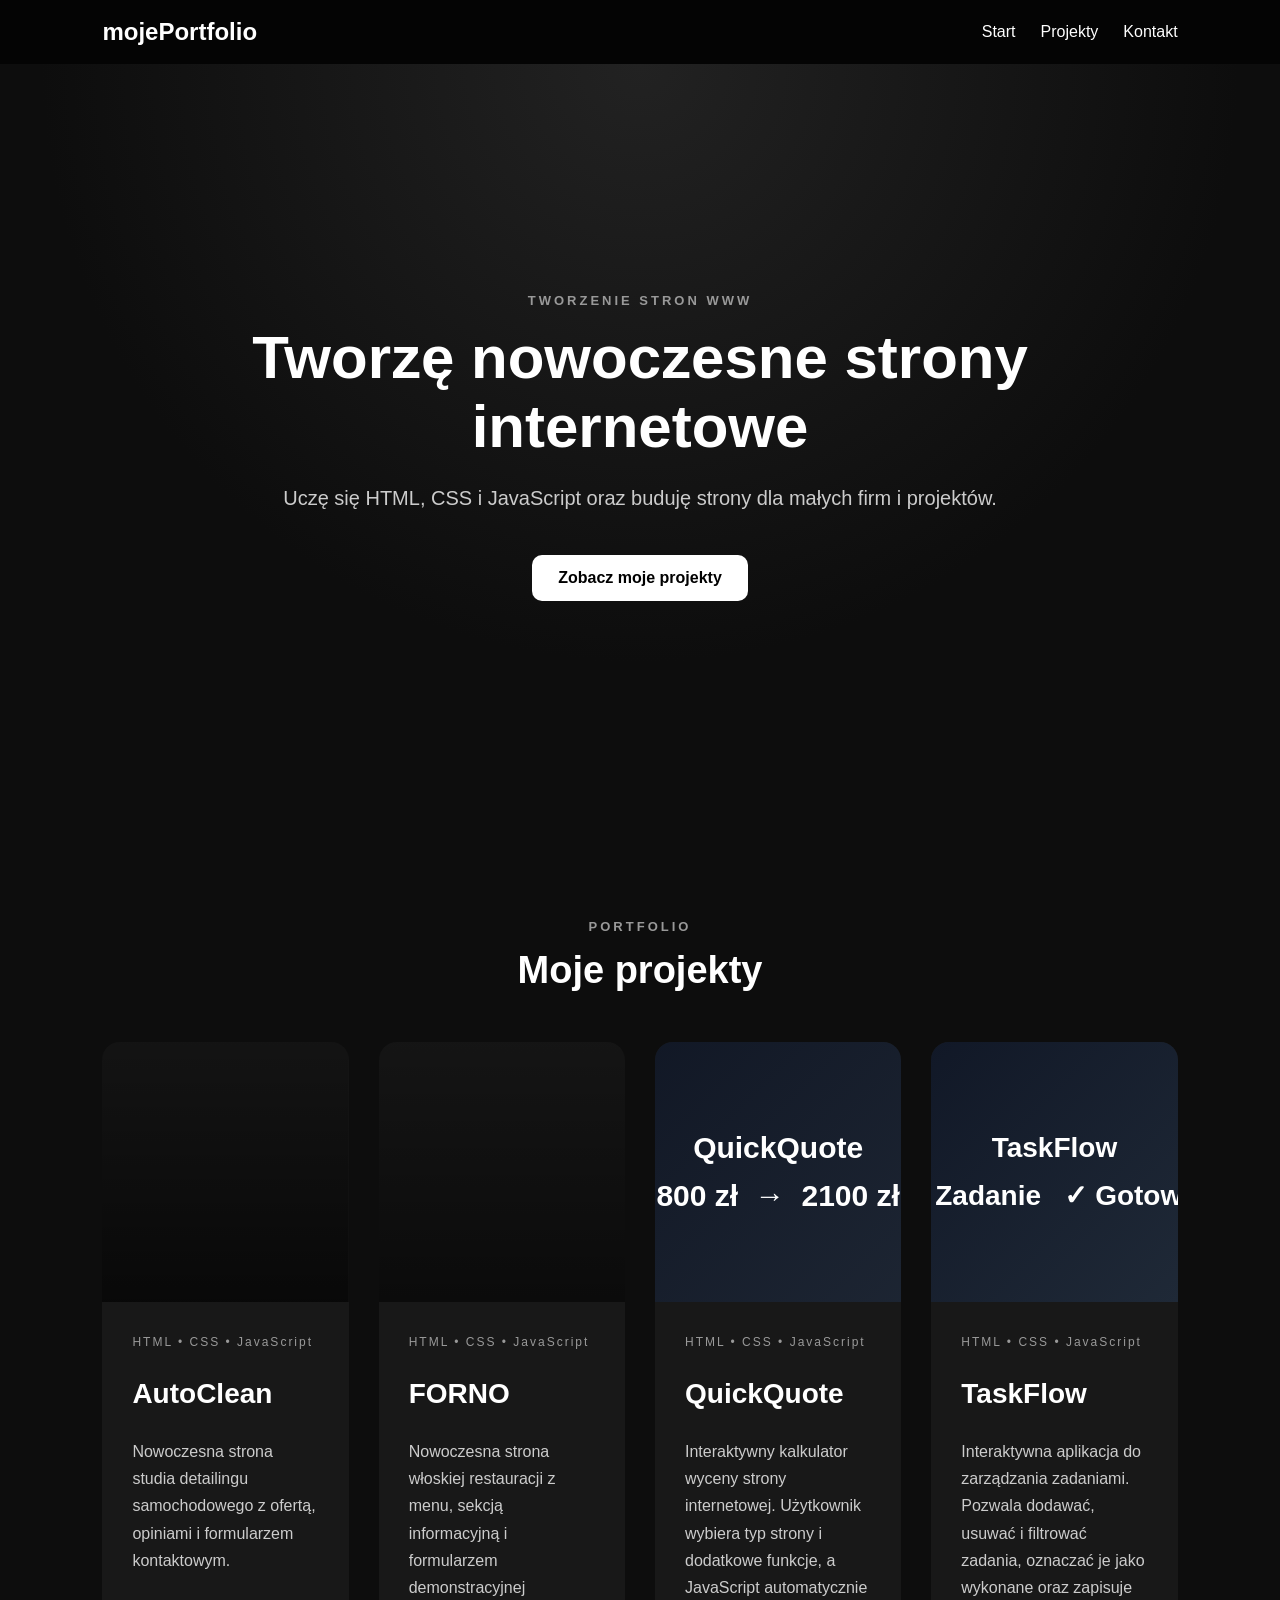
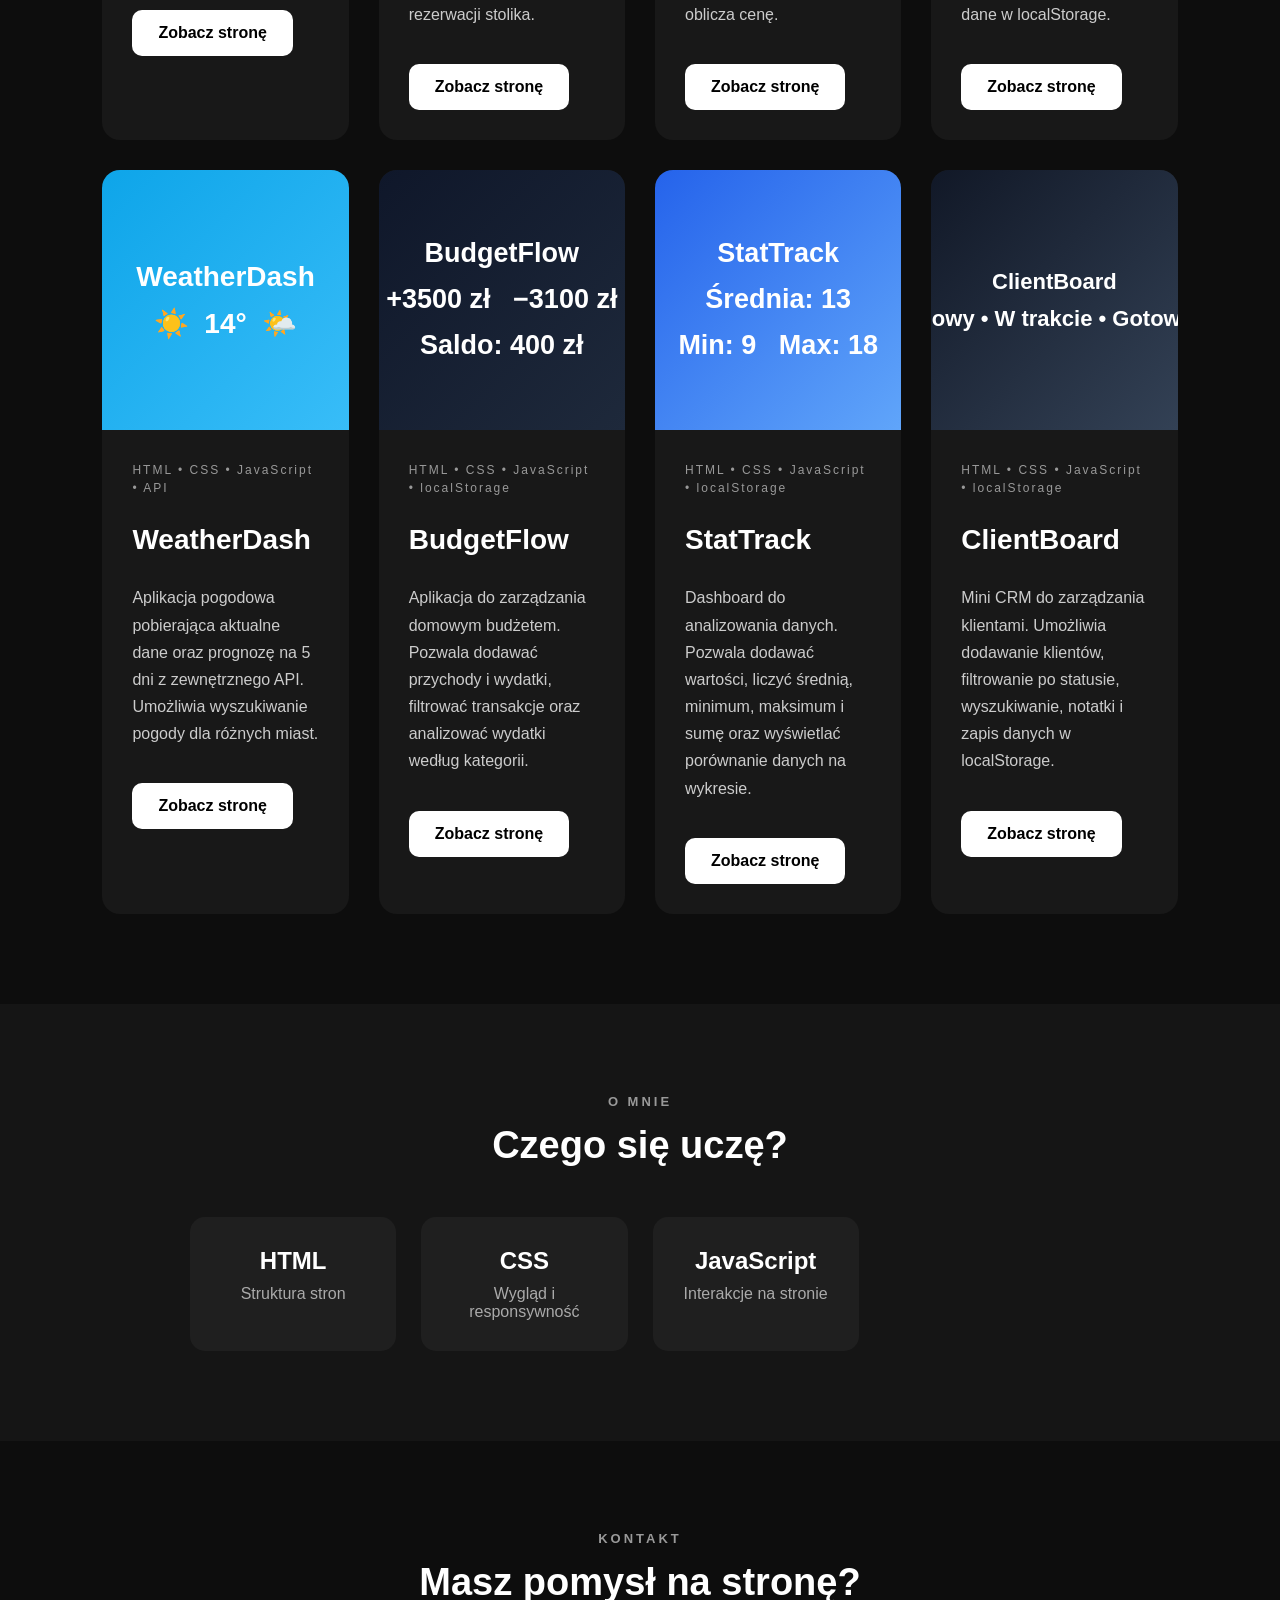
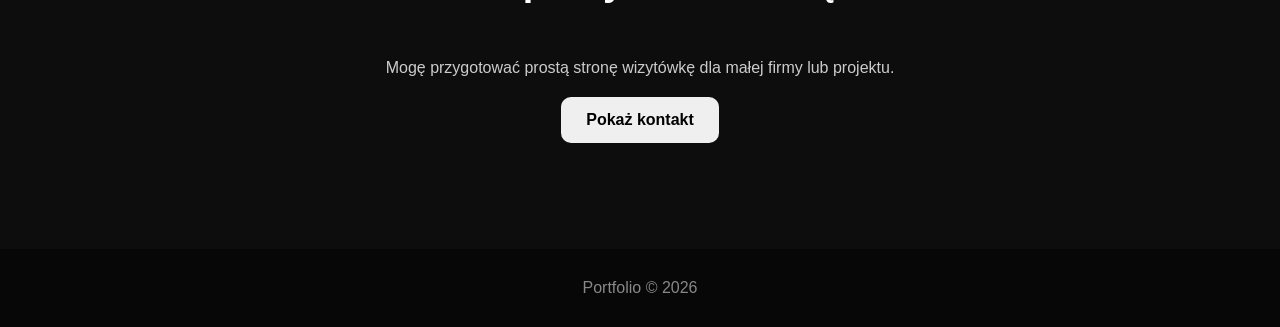
==== index.html @ b62e6b3c "Add files via upload" ====
<!DOCTYPE html>
<html lang="pl">
<head>
    <meta charset="UTF-8">
    <meta name="viewport" content="width=device-width, initial-scale=1.0">

    <title>Portfolio - Twórca stron WWW</title>

    <link rel="stylesheet" href="style.css?v=8">
</head>

<body>

<nav>
    <div class="logo">
        mojePortfolio
    </div>

    <div class="nav-links">
        <a href="#start">Start</a>
        <a href="#projekty">Projekty</a>
        <a href="#kontakt">Kontakt</a>
    </div>
</nav>

<section class="hero" id="start">

    <div class="hero-content">

        <span class="small-title">
            TWORZENIE STRON WWW
        </span>

        <h1>
            Tworzę nowoczesne strony internetowe
        </h1>

        <p>
            Uczę się HTML, CSS i JavaScript
            oraz buduję strony dla małych firm i projektów.
        </p>

        <a href="#projekty" class="button">
            Zobacz moje projekty
        </a>

    </div>

</section>

<section id="projekty">

    <span class="section-small">
        PORTFOLIO
    </span>

    <h2 class="section-title">
        Moje projekty
    </h2>

    <div class="projects">

        <div class="project-card">

            <div class="project-image autoclean-image"></div>

            <div class="project-content">

                <span class="project-type">
                    HTML • CSS • JavaScript
                </span>

                <h3>
                    AutoClean
                </h3>

                <p>
                    Nowoczesna strona studia detailingu
                    samochodowego z ofertą, opiniami
                    i formularzem kontaktowym.
                </p>

                <a
                    href="https://krejzolix-stack.github.io/autoclean/"
                    target="_blank"
                    class="project-button"
                >
                    Zobacz stronę
                </a>

            </div>

        </div>

        <div class="project-card">

    <div class="project-image forno-image"></div>

    <div class="project-content">

        <span class="project-type">
            HTML • CSS • JavaScript
        </span>

        <h3>
            FORNO
        </h3>

        <p>
            Nowoczesna strona włoskiej restauracji
            z menu, sekcją informacyjną i formularzem
            demonstracyjnej rezerwacji stolika.
        </p>

        <a
            href="https://krejzolix-stack.github.io/forno/"
            target="_blank"
            class="project-button"
        >
            Zobacz stronę
        </a>

    </div>

</div>


<div class="project-card">

    <div class="project-image quickquote-image"></div>

    <div class="project-content">

        <span class="project-type">
            HTML • CSS • JavaScript
        </span>

        <h3>
            QuickQuote
        </h3>

        <p>
            Interaktywny kalkulator wyceny strony internetowej.
            Użytkownik wybiera typ strony i dodatkowe funkcje,
            a JavaScript automatycznie oblicza cenę.
        </p>

        <a
            href="https://krejzolix-stack.github.io/quickquote/"
            target="_blank"
            class="project-button"
        >
            Zobacz stronę
        </a>

    </div>

</div>
 <div class="project-card">

    <div class="project-image taskflow-image"></div>

    <div class="project-content">

        <span class="project-type">
            HTML • CSS • JavaScript
        </span>

        <h3>
            TaskFlow
        </h3>

        <p>
            Interaktywna aplikacja do zarządzania zadaniami.
            Pozwala dodawać, usuwać i filtrować zadania,
            oznaczać je jako wykonane oraz zapisuje dane
            w localStorage.
        </p>

        <a
            href="https://krejzolix-stack.github.io/taskflow/"
            target="_blank"
            class="project-button"
        >
            Zobacz stronę
        </a>

    </div>

</div>
<div class="project-card">

    <div class="project-image weatherdash-image"></div>

    <div class="project-content">

        <span class="project-type">
            HTML • CSS • JavaScript • API
        </span>

        <h3>
            WeatherDash
        </h3>

        <p>
            Aplikacja pogodowa pobierająca aktualne dane
            oraz prognozę na 5 dni z zewnętrznego API.
            Umożliwia wyszukiwanie pogody dla różnych miast.
        </p>

        <a
            href="https://krejzolix-stack.github.io/weatherdash/"
            target="_blank"
            class="project-button"
        >
            Zobacz stronę
        </a>

    </div>

</div>   

<div class="project-card">

    <div class="project-image budgetflow-image"></div>

    <div class="project-content">

        <span class="project-type">
            HTML • CSS • JavaScript • localStorage
        </span>

        <h3>
            BudgetFlow
        </h3>

        <p>
            Aplikacja do zarządzania domowym budżetem.
            Pozwala dodawać przychody i wydatki,
            filtrować transakcje oraz analizować
            wydatki według kategorii.
        </p>

        <a
            href="https://krejzolix-stack.github.io/budgetflow/"
            target="_blank"
            class="project-button"
        >
            Zobacz stronę
        </a>

    </div>

</div>

<div class="project-card">

    <div class="project-image stattrack-image"></div>

    <div class="project-content">

        <span class="project-type">
            HTML • CSS • JavaScript • localStorage
        </span>

        <h3>
            StatTrack
        </h3>

        <p>
            Dashboard do analizowania danych.
            Pozwala dodawać wartości, liczyć średnią,
            minimum, maksimum i sumę oraz wyświetlać
            porównanie danych na wykresie.
        </p>

        <a
            href="https://krejzolix-stack.github.io/stattrack/"
            target="_blank"
            class="project-button"
        >
            Zobacz stronę
        </a>

    </div>

</div>
<div class="project-card">

    <div class="project-image clientboard-image"></div>

    <div class="project-content">

        <span class="project-type">
            HTML • CSS • JavaScript • localStorage
        </span>

        <h3>
            ClientBoard
        </h3>

        <p>
            Mini CRM do zarządzania klientami.
            Umożliwia dodawanie klientów, filtrowanie
            po statusie, wyszukiwanie, notatki
            i zapis danych w localStorage.
        </p>

        <a
            href="https://krejzolix-stack.github.io/clientboard/"
            target="_blank"
            class="project-button"
        >
            Zobacz stronę
        </a>

    </div>

</div>
</div>
</section>

<section class="about">

    <span class="section-small">
        O MNIE
    </span>

    <h2 class="section-title">
        Czego się uczę?
    </h2>

    <div class="skills">

        <div class="skill">
            <strong>HTML</strong>
            <span>Struktura stron</span>
        </div>

        <div class="skill">
            <strong>CSS</strong>
            <span>Wygląd i responsywność</span>
        </div>

        <div class="skill">
            <strong>JavaScript</strong>
            <span>Interakcje na stronie</span>
        </div>

    </div>

</section>

<section class="contact" id="kontakt">

    <span class="section-small">
        KONTAKT
    </span>

    <h2 class="section-title">
        Masz pomysł na stronę?
    </h2>

    <div class="contact-box">

        <p>
            Mogę przygotować prostą stronę wizytówkę
            dla małej firmy lub projektu.
        </p>

        <button id="contactButton">
            Pokaż kontakt
        </button>

        <p id="contactText"></p>

    </div>

</section>

<footer>
    Portfolio © 2026
</footer>

<script src="script.js"></script>

</body>
</html>
---- style.css ----
* {
    box-sizing: border-box;
}

html {
    scroll-behavior: smooth;
}

body {
    margin: 0;
    font-family: Arial, sans-serif;
    background: #0d0d0d;
    color: white;
}

nav {
    position: sticky;
    top: 0;
    z-index: 100;

    display: flex;
    justify-content: space-between;
    align-items: center;

    padding: 18px 8%;

    background: rgba(5, 5, 5, 0.95);
}

.logo {
    font-size: 24px;
    font-weight: bold;
}

.nav-links {
    display: flex;
    gap: 25px;
}

.nav-links a {
    color: white;
    text-decoration: none;
}

.nav-links a:hover {
    opacity: 0.7;
}

.hero {
    min-height: 85vh;

    display: flex;
    justify-content: center;
    align-items: center;

    text-align: center;

    padding: 50px 20px;

    background:
        radial-gradient(
            circle at top,
            #222222,
            #0d0d0d 60%
        );
}

.hero-content {
    max-width: 850px;
}

.small-title,
.section-small {
    display: block;

    text-align: center;

    color: #999999;

    letter-spacing: 3px;
    font-size: 13px;
    font-weight: bold;

    margin-bottom: 15px;
}

.hero h1 {
    font-size: 60px;
    margin: 10px 0 20px;
}

.hero p {
    font-size: 20px;

    line-height: 1.7;

    color: #cccccc;
}

.button,
.project-button {
    display: inline-block;

    margin-top: 20px;

    padding: 14px 26px;

    background: white;
    color: black;

    text-decoration: none;
    font-weight: bold;

    border-radius: 10px;

    transition: 0.25s;
}

.button:hover,
.project-button:hover {
    transform: translateY(-4px);
}

section {
    padding: 90px 8%;
}

.section-title {
    text-align: center;

    font-size: 38px;

    margin-top: 0;
    margin-bottom: 50px;
}

.projects {
    display: grid;

    grid-template-columns: repeat(4, 1fr);

    gap: 30px;

    max-width: 1400px;

    margin: auto;
}

.project-card {
    background: #181818;

    border-radius: 18px;

    overflow: hidden;

    transition: 0.25s;
}

.project-card:hover {
    transform: translateY(-8px);
}

.project-image {
    min-height: 260px;

    background-size: cover;
    background-position: center;
}

.autoclean-image {
    background-image:
        linear-gradient(
            rgba(0, 0, 0, 0.2),
            rgba(0, 0, 0, 0.65)
        ),
        url("https://images.unsplash.com/photo-1503376780353-7e6692767b70?auto=format&fit=crop&w=1200&q=80");
}

.forno-image {
    background-image:
        linear-gradient(
            rgba(0, 0, 0, 0.15),
            rgba(0, 0, 0, 0.55)
        ),
        url("https://images.unsplash.com/photo-1579751626657-72bc17010498?auto=format&fit=crop&w=1200&q=80");

    background-size: cover;
    background-position: center;
    background-repeat: no-repeat;
}

.quickquote-image {
    background:
        linear-gradient(
            135deg,
            rgba(17, 24, 39, 0.92),
            rgba(30, 41, 59, 0.75)
        );

    position: relative;
}

.quickquote-image::after {
    content: "QuickQuote\A 800 zł  →  2100 zł";
    white-space: pre;

    position: absolute;
    inset: 0;

    display: flex;
    align-items: center;
    justify-content: center;

    text-align: center;

    color: white;
    font-size: 30px;
    font-weight: bold;
    line-height: 1.6;
}
.taskflow-image {
    background:
        linear-gradient(
            135deg,
            #111827,
            #1f2937
        );

    position: relative;
}

.taskflow-image::after {
    content: "TaskFlow\A+ Zadanie   ✓ Gotowe";
    white-space: pre;

    position: absolute;
    inset: 0;

    display: flex;
    align-items: center;
    justify-content: center;

    text-align: center;

    color: white;
    font-size: 28px;
    font-weight: bold;
    line-height: 1.7;
}

.weatherdash-image {
    background:
        linear-gradient(
            135deg,
            #0ea5e9,
            #38bdf8
        );

    position: relative;
}

.weatherdash-image::after {
    content: "WeatherDash\A ☀️  14°  🌤️";
    white-space: pre;

    position: absolute;
    inset: 0;

    display: flex;
    align-items: center;
    justify-content: center;

    text-align: center;

    color: white;
    font-size: 28px;
    font-weight: bold;
    line-height: 1.7;
}

.budgetflow-image {
    background:
        linear-gradient(
            135deg,
            #0f172a,
            #1e293b
        );

    position: relative;
}

.budgetflow-image::after {
    content: "BudgetFlow\A +3500 zł   −3100 zł\A Saldo: 400 zł";
    white-space: pre;

    position: absolute;
    inset: 0;

    display: flex;
    align-items: center;
    justify-content: center;

    text-align: center;

    color: white;
    font-size: 27px;
    font-weight: bold;
    line-height: 1.7;
}

.stattrack-image {
    background:
        linear-gradient(
            135deg,
            #2563eb,
            #60a5fa
        );

    position: relative;
}

.stattrack-image::after {
    content: "StatTrack\A Średnia: 13\A Min: 9   Max: 18";
    white-space: pre;

    position: absolute;
    inset: 0;

    display: flex;
    align-items: center;
    justify-content: center;

    text-align: center;

    color: white;
    font-size: 27px;
    font-weight: bold;
    line-height: 1.7;
}
.clientboard-image {
    background:
        linear-gradient(
            135deg,
            #111827,
            #334155
        );

    position: relative;
}

.clientboard-image::after {
    content: "ClientBoard\A Nowy • W trakcie • Gotowe";
    white-space: pre;

    position: absolute;
    inset: 0;

    display: flex;
    align-items: center;
    justify-content: center;

    text-align: center;

    color: white;
    font-size: 22px;
    font-weight: bold;
    line-height: 1.7;
}
.project-content {
    padding: 30px;
}

.project-type {
    color: #999999;

    font-size: 12px;
    letter-spacing: 2px;
}

.project-content h3 {
    font-size: 28px;
}

.project-content p {
    color: #cccccc;

    line-height: 1.7;
}

.placeholder {
    display: flex;
    align-items: center;

    min-height: 430px;

    border: 1px dashed #555555;
}

.about {
    background: #151515;
}

.skills {
    display: grid;

    grid-template-columns: repeat(4, 1fr);

    gap: 25px;

    max-width: 900px;

    margin: auto;
}

.skill {
    background: #1f1f1f;

    padding: 30px;

    text-align: center;

    border-radius: 15px;
}

.skill strong {
    display: block;

    font-size: 24px;

    margin-bottom: 10px;
}

.skill span {
    color: #aaaaaa;
}

.contact-box {
    max-width: 700px;

    margin: auto;

    text-align: center;
}

.contact-box p {
    color: #cccccc;

    line-height: 1.7;
}

button {
    border: none;

    padding: 14px 25px;

    border-radius: 10px;

    font-size: 16px;
    font-weight: bold;

    cursor: pointer;
}

footer {
    text-align: center;

    padding: 30px;

    background: #070707;

    color: #888888;
}

@media (max-width: 850px) {

    .projects,
    .skills {
        grid-template-columns: 1fr;
    }

    .hero h1 {
        font-size: 42px;
    }

    nav {
        flex-direction: column;

        gap: 15px;
    }

    .nav-links {
        flex-wrap: wrap;
        justify-content: center;
    }

}
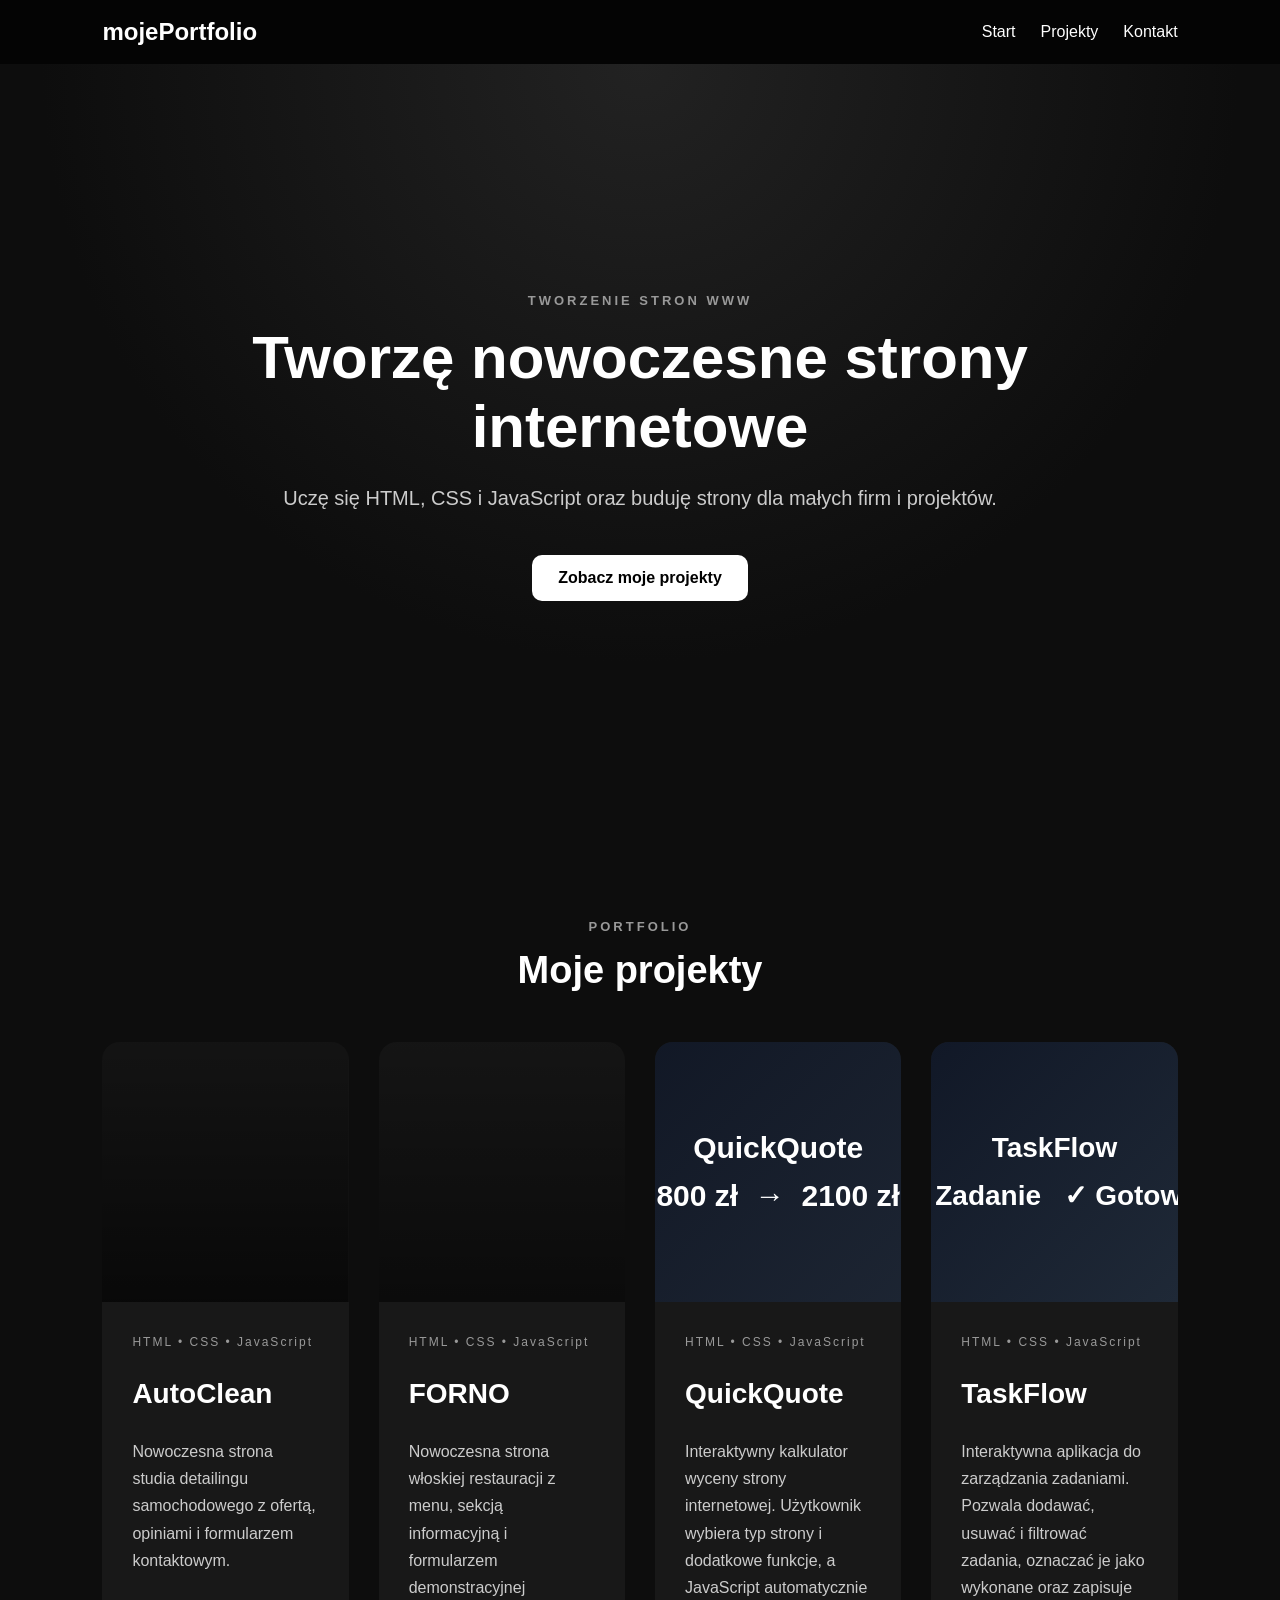
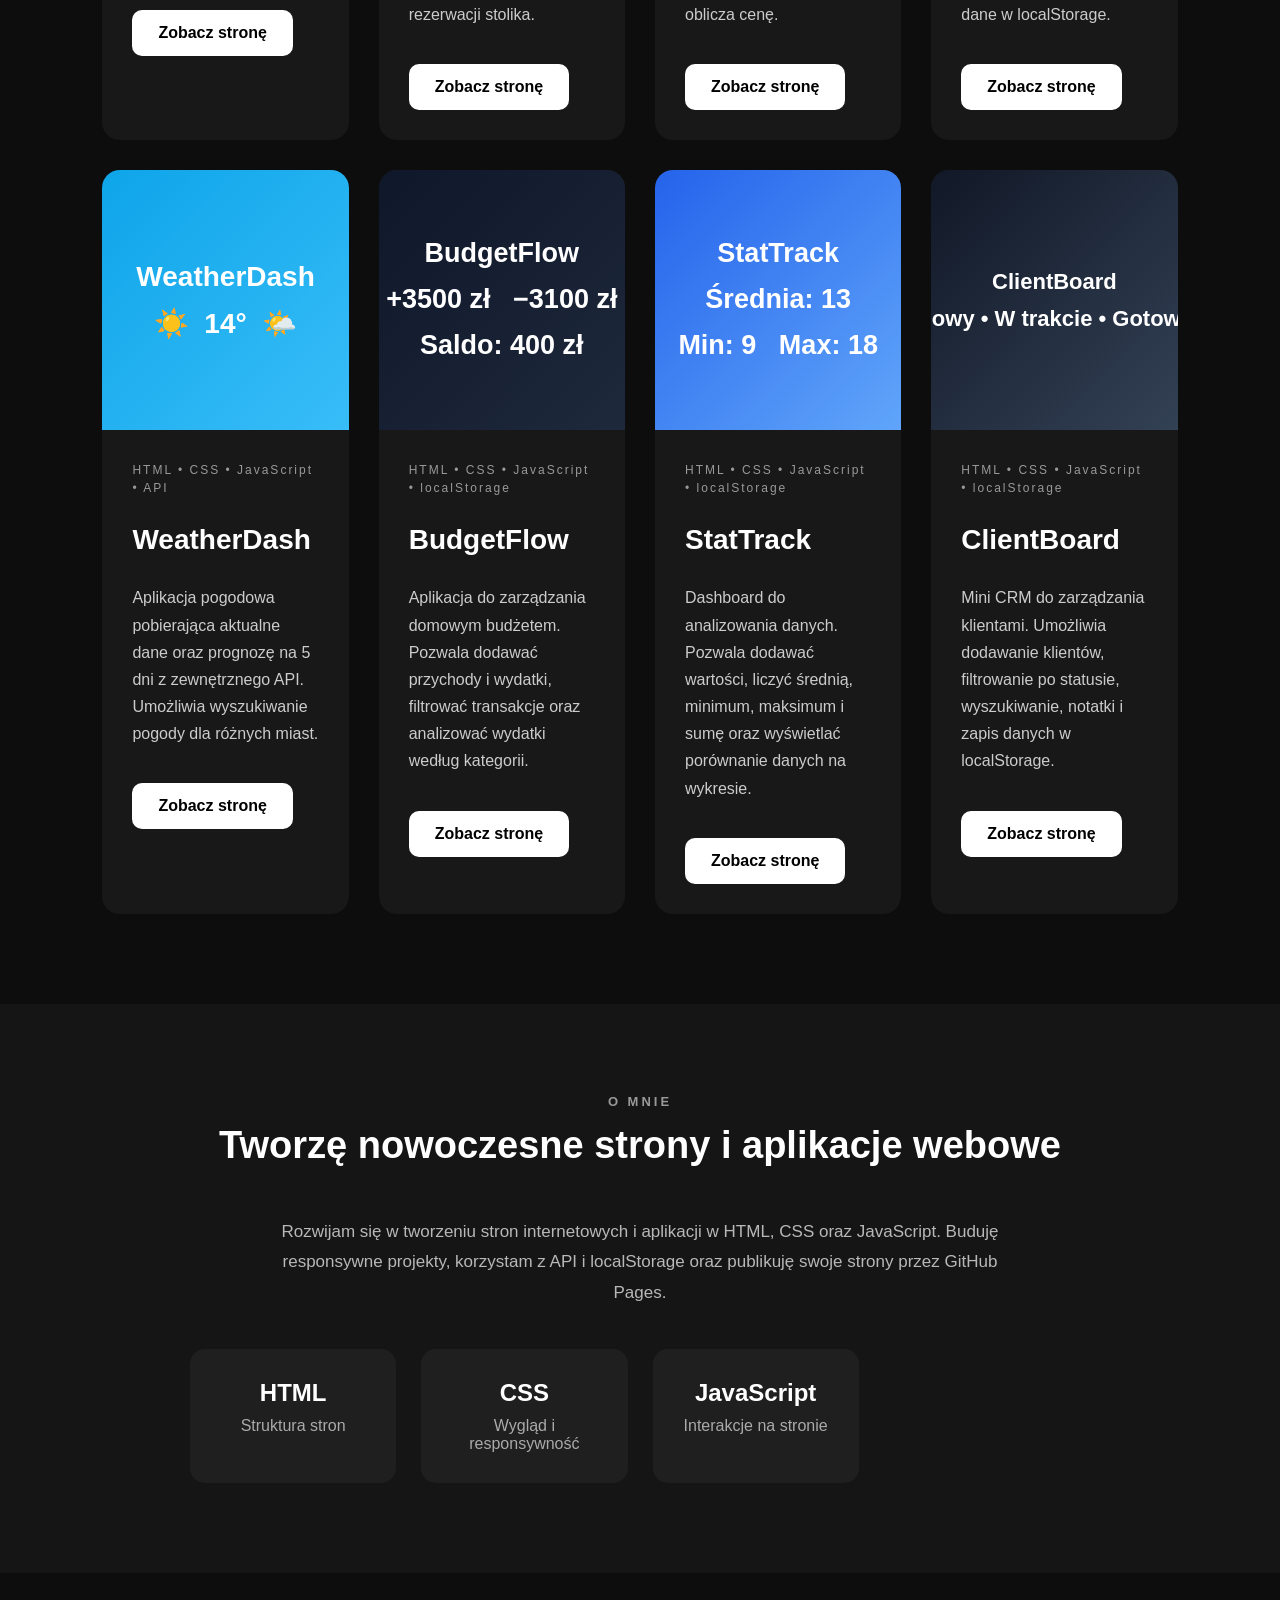
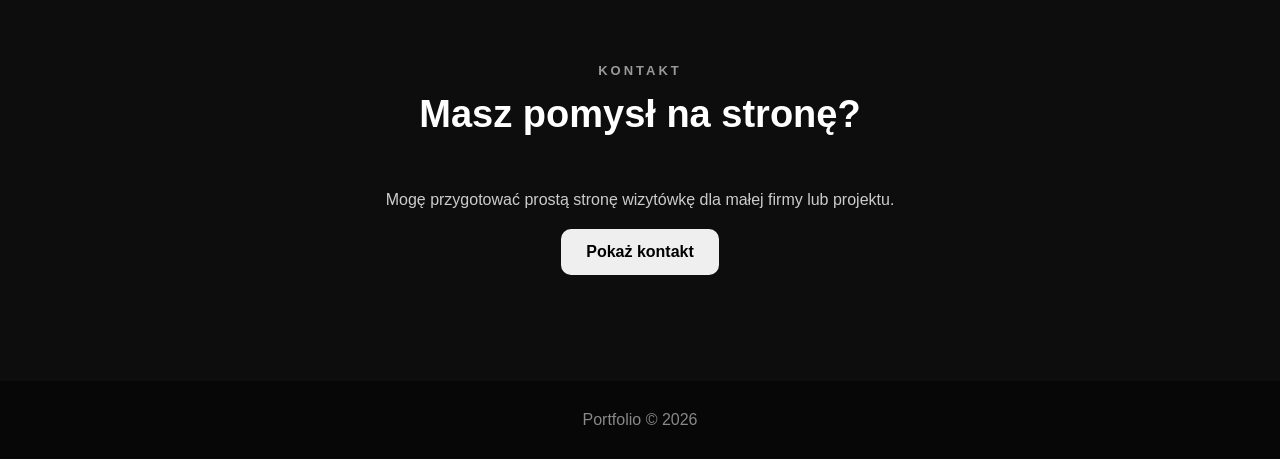
==== commit 1c689f15: "Add files via upload" ====
--- a/index.html
+++ b/index.html
@@ -327,9 +327,14 @@
     </span>
 
     <h2 class="section-title">
-        Czego się uczę?
+        Tworzę nowoczesne strony i aplikacje webowe
     </h2>
-
+<p class="about-text">
+    Rozwijam się w tworzeniu stron internetowych i aplikacji
+    w HTML, CSS oraz JavaScript. Buduję responsywne projekty,
+    korzystam z API i localStorage oraz publikuję swoje strony
+    przez GitHub Pages.
+</p>
     <div class="skills">
 
         <div class="skill">
--- a/style.css
+++ b/style.css
@@ -399,7 +399,14 @@
 .about {
     background: #151515;
 }
-
+.about-text {
+    max-width: 760px;
+    margin: 0 auto 40px;
+    text-align: center;
+    color: #b8b8b8;
+    font-size: 17px;
+    line-height: 1.8;
+}
 .skills {
     display: grid;
 
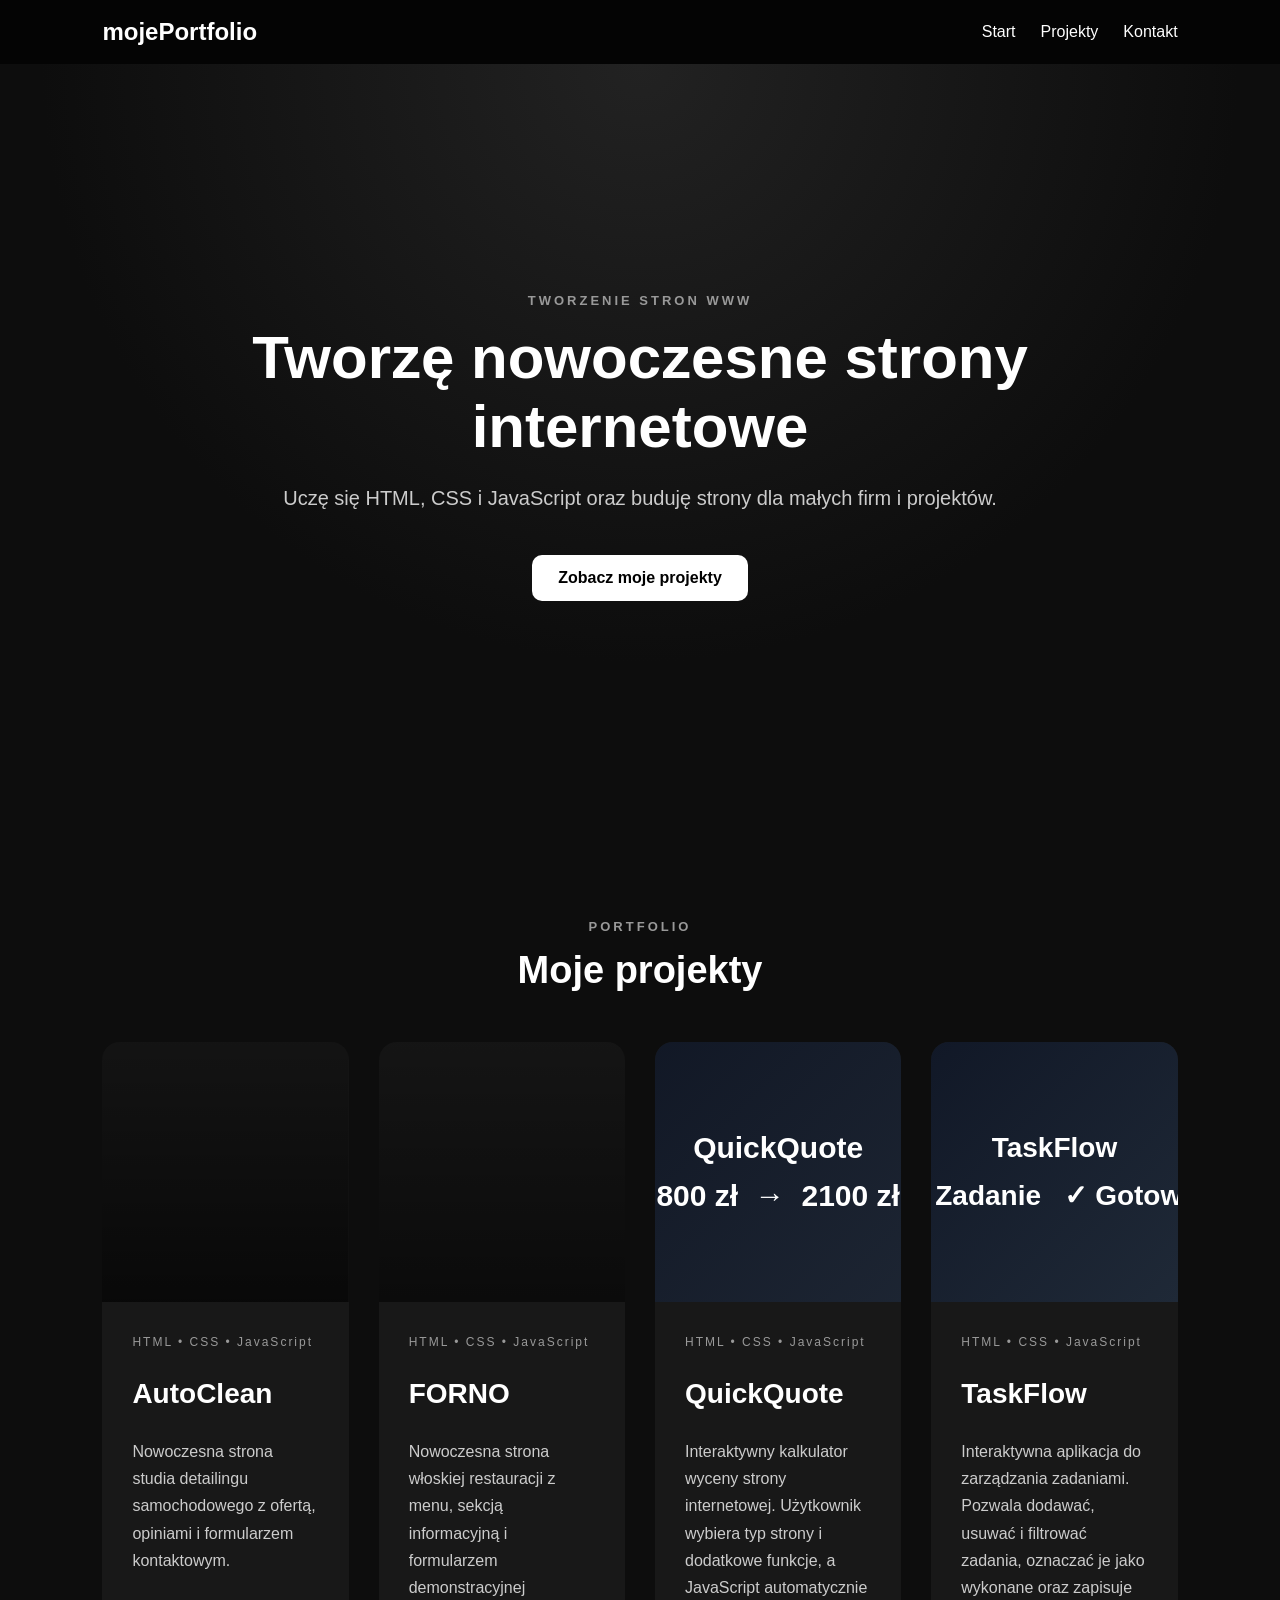
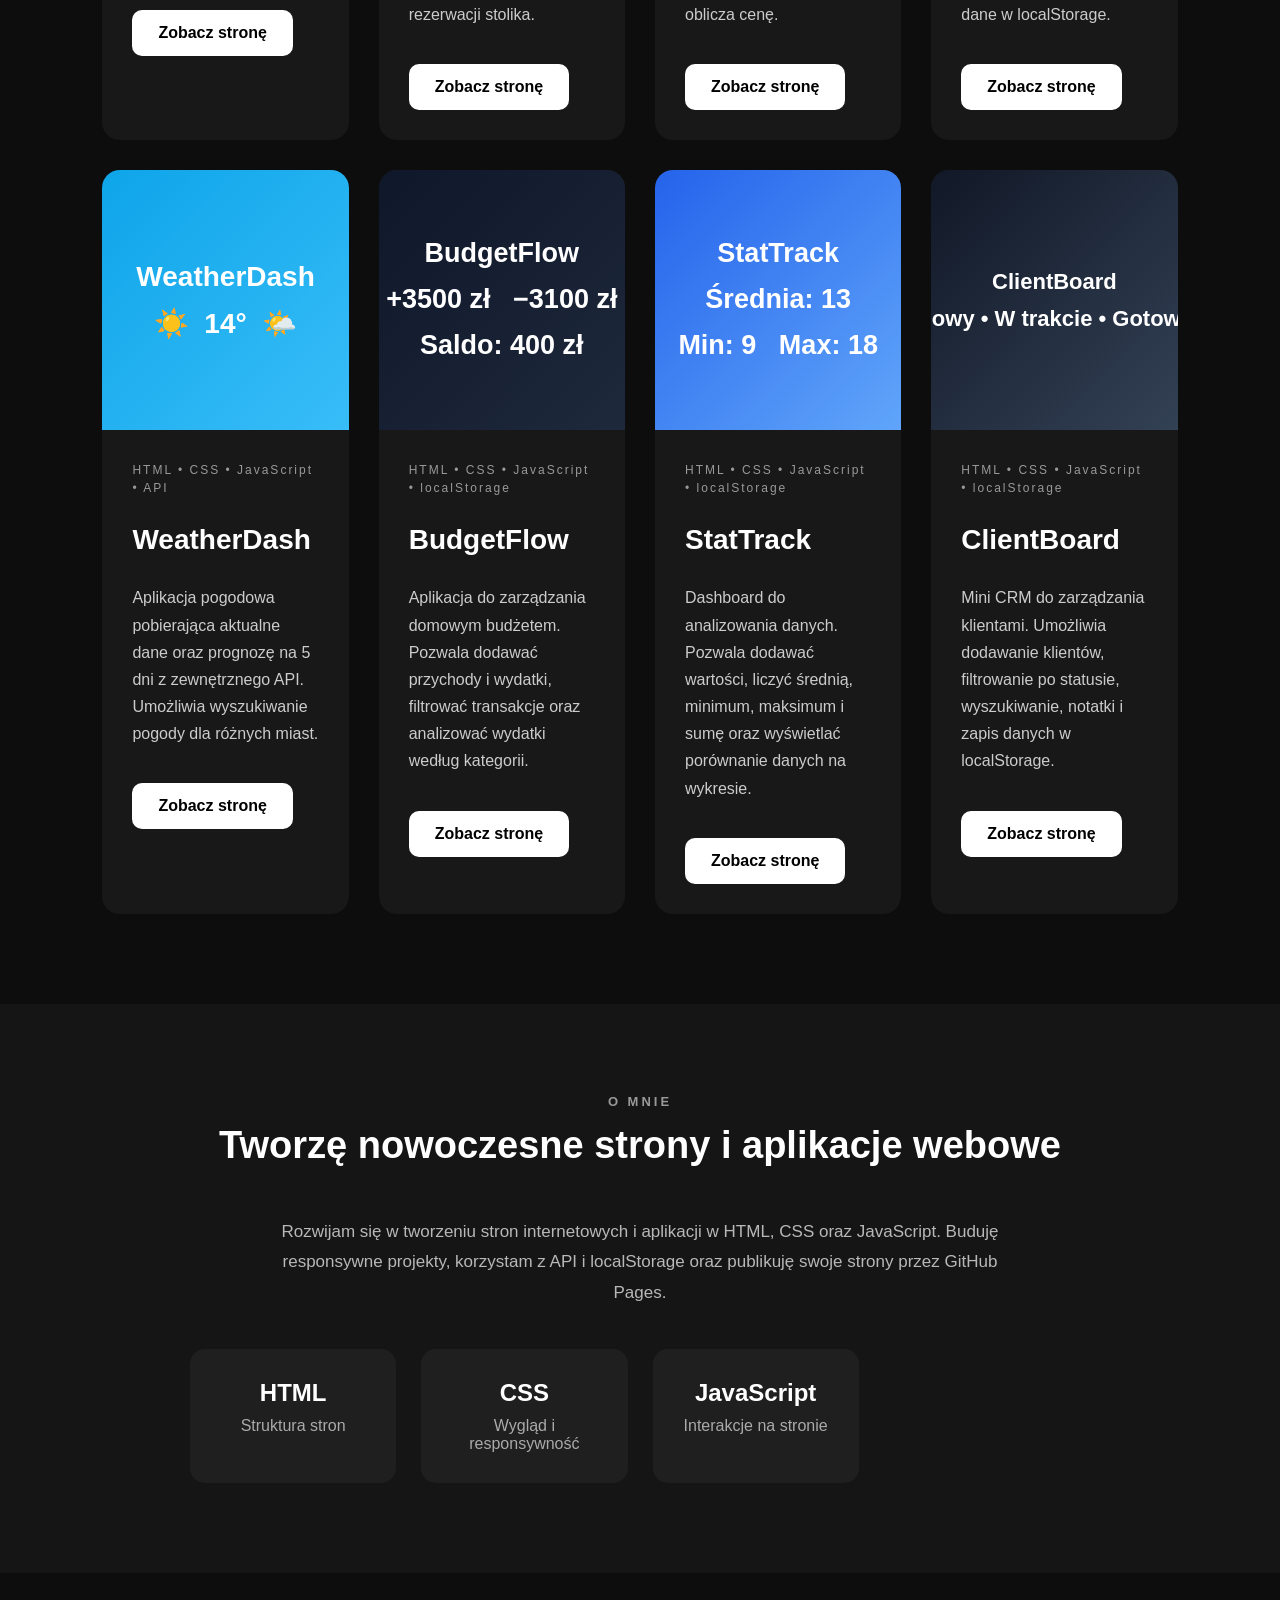
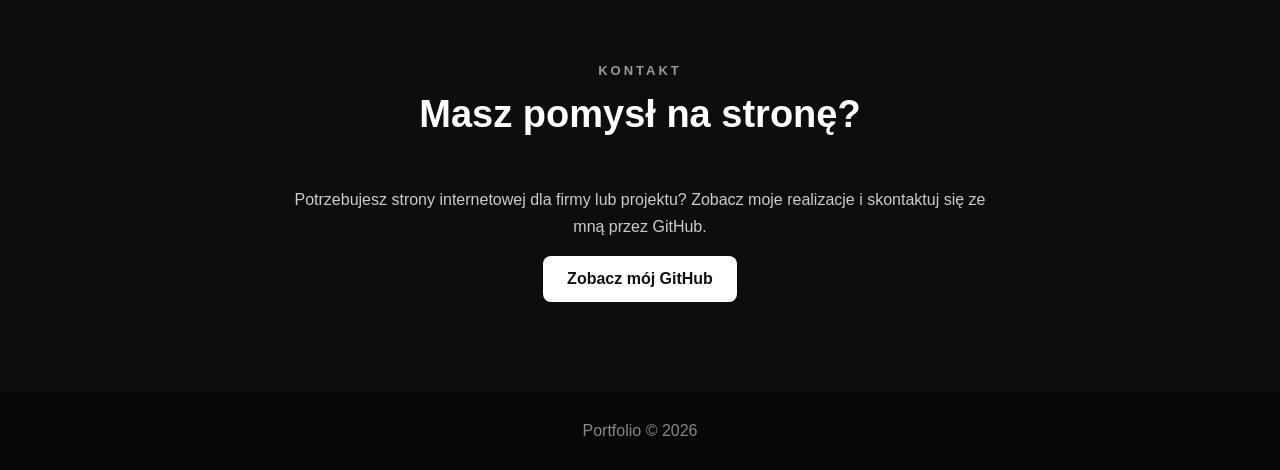
==== commit 1d2d468a: "Add files via upload" ====
--- a/index.html
+++ b/index.html
@@ -369,15 +369,19 @@
     <div class="contact-box">
 
         <p>
-            Mogę przygotować prostą stronę wizytówkę
-            dla małej firmy lub projektu.
-        </p>
-
-        <button id="contactButton">
-            Pokaż kontakt
-        </button>
-
-        <p id="contactText"></p>
+    Potrzebujesz strony internetowej dla firmy lub projektu?
+    Zobacz moje realizacje i skontaktuj się ze mną przez GitHub.
+</p>
+
+        <a
+    href="https://github.com/krejzolix-stack"
+    target="_blank"
+    rel="noopener noreferrer"
+    class="contact-button"
+>
+    Zobacz mój GitHub
+</a>
+
 
     </div>
 
--- a/style.css
+++ b/style.css
@@ -501,3 +501,22 @@
     }
 
 }
+
+.contact-button {
+    display: inline-block;
+    padding: 14px 24px;
+
+    background: white;
+    color: #111;
+
+    text-decoration: none;
+    font-weight: bold;
+
+    border-radius: 8px;
+    transition: 0.2s;
+}
+
+.contact-button:hover {
+    transform: translateY(-2px);
+    opacity: 0.9;
+}
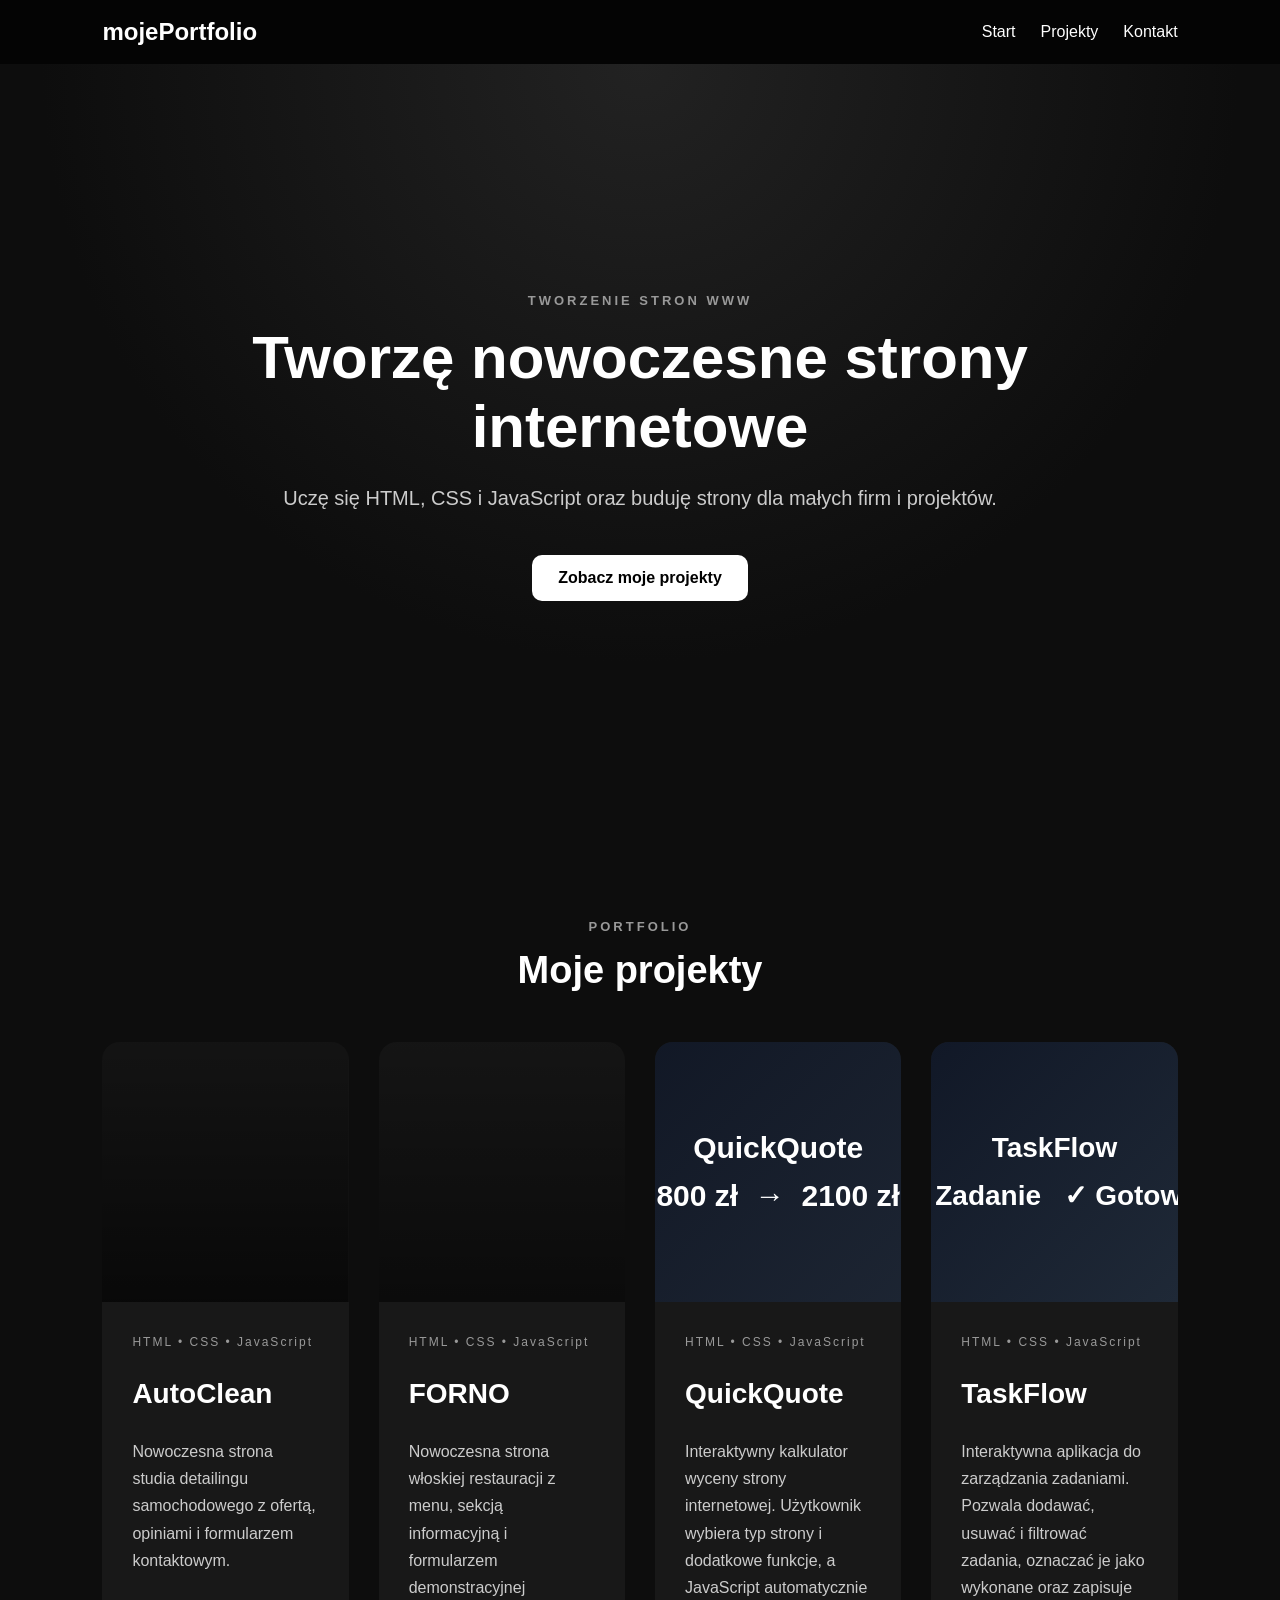
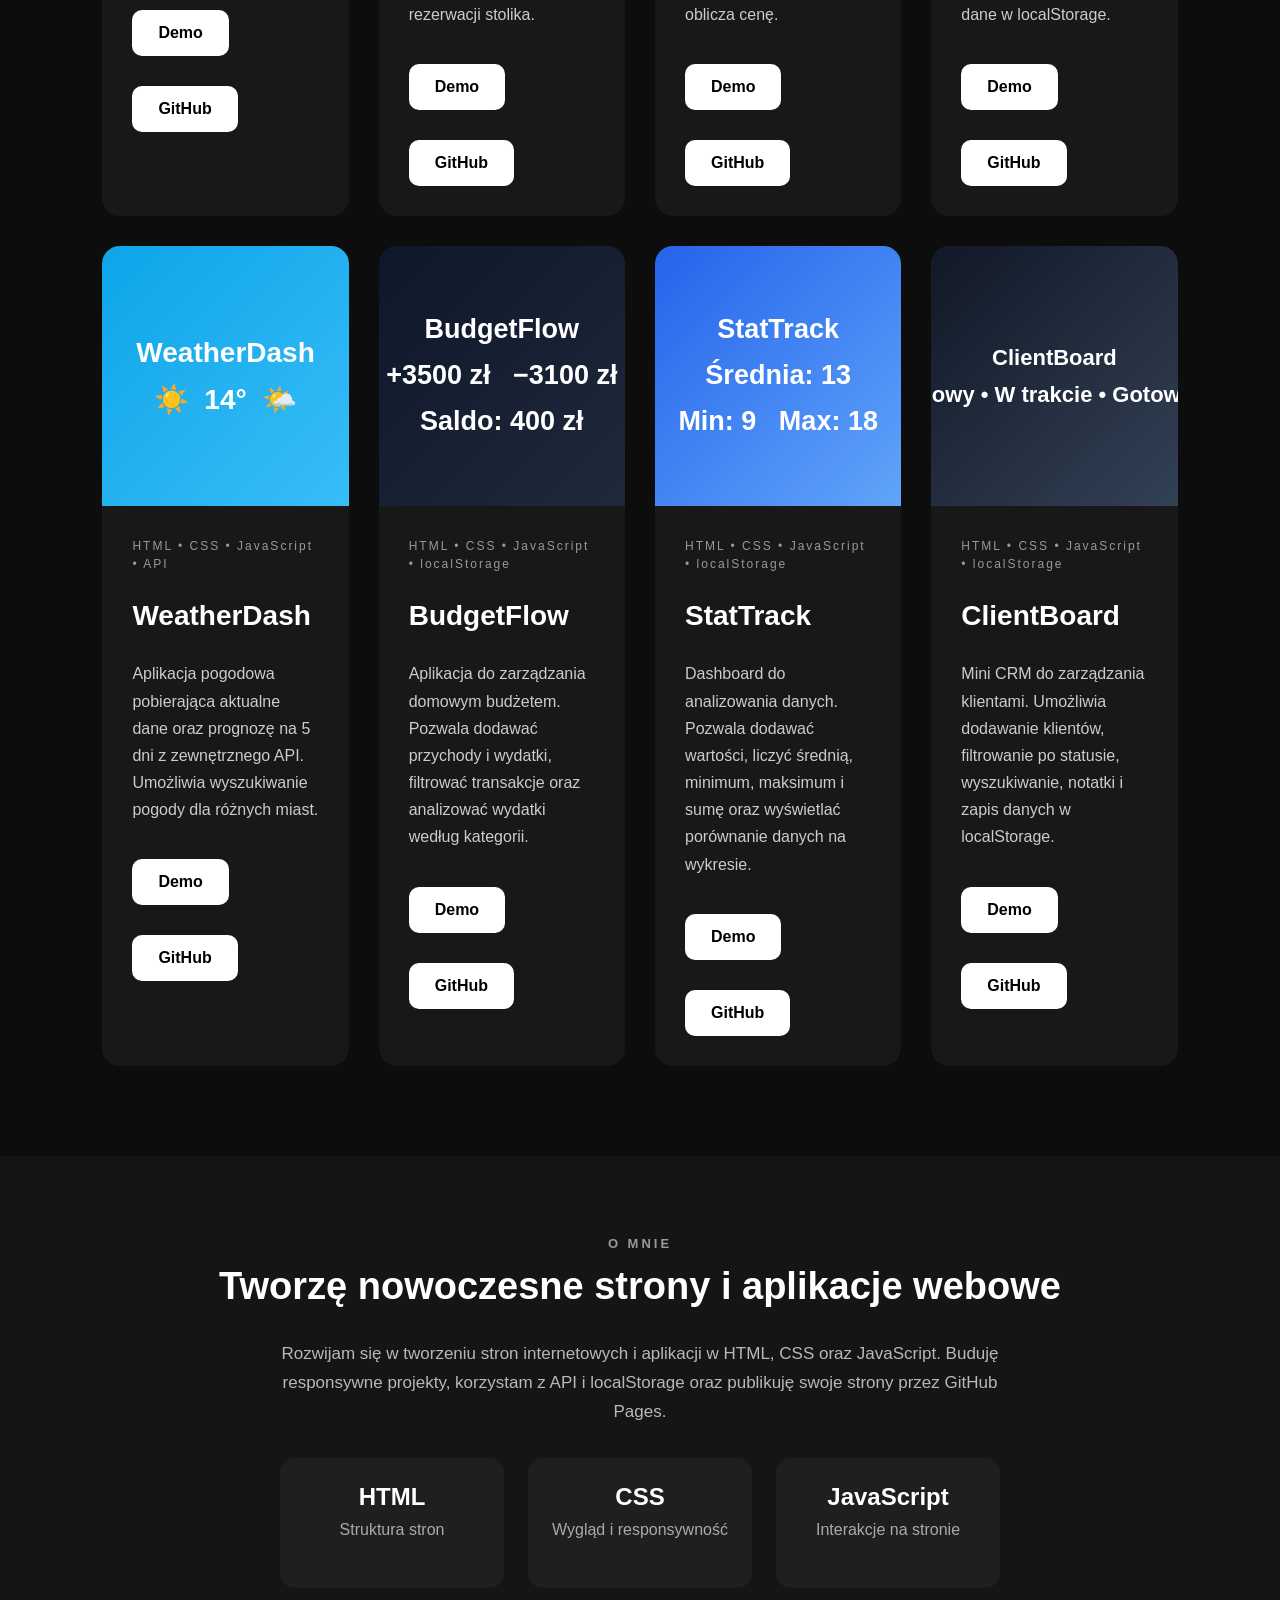
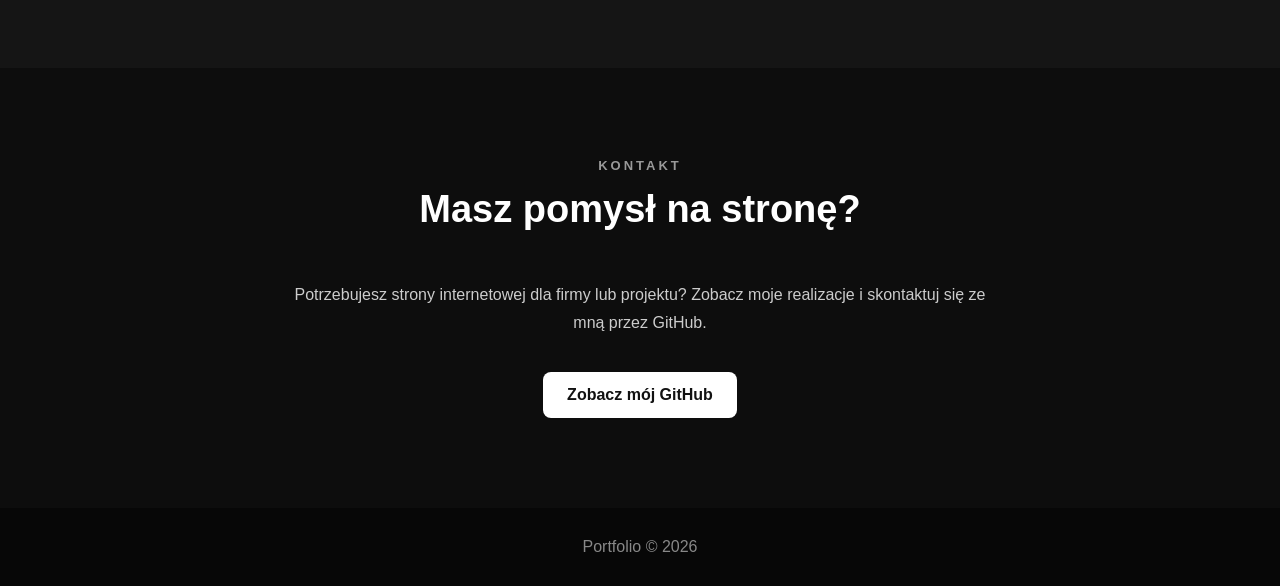
==== commit d1a7017e: "Rename index.html. to index.html" ====
--- a/index.html
+++ b/index.html
@@ -1,397 +1,493 @@
-<!DOCTYPE html>
-<html lang="pl">
-<head>
-    <meta charset="UTF-8">
-    <meta name="viewport" content="width=device-width, initial-scale=1.0">
-
-    <title>Portfolio - Twórca stron WWW</title>
-
-    <link rel="stylesheet" href="style.css?v=8">
-</head>
-
-<body>
-
-<nav>
-    <div class="logo">
-        mojePortfolio
-    </div>
-
-    <div class="nav-links">
-        <a href="#start">Start</a>
-        <a href="#projekty">Projekty</a>
-        <a href="#kontakt">Kontakt</a>
-    </div>
-</nav>
-
-<section class="hero" id="start">
-
-    <div class="hero-content">
-
-        <span class="small-title">
-            TWORZENIE STRON WWW
-        </span>
-
-        <h1>
-            Tworzę nowoczesne strony internetowe
-        </h1>
-
-        <p>
-            Uczę się HTML, CSS i JavaScript
-            oraz buduję strony dla małych firm i projektów.
-        </p>
-
-        <a href="#projekty" class="button">
-            Zobacz moje projekty
-        </a>
-
-    </div>
-
-</section>
-
-<section id="projekty">
-
-    <span class="section-small">
-        PORTFOLIO
-    </span>
-
-    <h2 class="section-title">
-        Moje projekty
-    </h2>
-
-    <div class="projects">
-
-        <div class="project-card">
-
-            <div class="project-image autoclean-image"></div>
-
-            <div class="project-content">
-
-                <span class="project-type">
-                    HTML • CSS • JavaScript
-                </span>
-
-                <h3>
-                    AutoClean
-                </h3>
-
-                <p>
-                    Nowoczesna strona studia detailingu
-                    samochodowego z ofertą, opiniami
-                    i formularzem kontaktowym.
-                </p>
-
-                <a
-                    href="https://krejzolix-stack.github.io/autoclean/"
-                    target="_blank"
-                    class="project-button"
-                >
-                    Zobacz stronę
-                </a>
-
-            </div>
-
-        </div>
-
-        <div class="project-card">
-
-    <div class="project-image forno-image"></div>
-
-    <div class="project-content">
-
-        <span class="project-type">
-            HTML • CSS • JavaScript
-        </span>
-
-        <h3>
-            FORNO
-        </h3>
-
-        <p>
-            Nowoczesna strona włoskiej restauracji
-            z menu, sekcją informacyjną i formularzem
-            demonstracyjnej rezerwacji stolika.
-        </p>
-
-        <a
-            href="https://krejzolix-stack.github.io/forno/"
-            target="_blank"
-            class="project-button"
-        >
-            Zobacz stronę
-        </a>
-
-    </div>
-
-</div>
-
-
-<div class="project-card">
-
-    <div class="project-image quickquote-image"></div>
-
-    <div class="project-content">
-
-        <span class="project-type">
-            HTML • CSS • JavaScript
-        </span>
-
-        <h3>
-            QuickQuote
-        </h3>
-
-        <p>
-            Interaktywny kalkulator wyceny strony internetowej.
-            Użytkownik wybiera typ strony i dodatkowe funkcje,
-            a JavaScript automatycznie oblicza cenę.
-        </p>
-
-        <a
-            href="https://krejzolix-stack.github.io/quickquote/"
-            target="_blank"
-            class="project-button"
-        >
-            Zobacz stronę
-        </a>
-
-    </div>
-
-</div>
- <div class="project-card">
-
-    <div class="project-image taskflow-image"></div>
-
-    <div class="project-content">
-
-        <span class="project-type">
-            HTML • CSS • JavaScript
-        </span>
-
-        <h3>
-            TaskFlow
-        </h3>
-
-        <p>
-            Interaktywna aplikacja do zarządzania zadaniami.
-            Pozwala dodawać, usuwać i filtrować zadania,
-            oznaczać je jako wykonane oraz zapisuje dane
-            w localStorage.
-        </p>
-
-        <a
-            href="https://krejzolix-stack.github.io/taskflow/"
-            target="_blank"
-            class="project-button"
-        >
-            Zobacz stronę
-        </a>
-
-    </div>
-
-</div>
-<div class="project-card">
-
-    <div class="project-image weatherdash-image"></div>
-
-    <div class="project-content">
-
-        <span class="project-type">
-            HTML • CSS • JavaScript • API
-        </span>
-
-        <h3>
-            WeatherDash
-        </h3>
-
-        <p>
-            Aplikacja pogodowa pobierająca aktualne dane
-            oraz prognozę na 5 dni z zewnętrznego API.
-            Umożliwia wyszukiwanie pogody dla różnych miast.
-        </p>
-
-        <a
-            href="https://krejzolix-stack.github.io/weatherdash/"
-            target="_blank"
-            class="project-button"
-        >
-            Zobacz stronę
-        </a>
-
-    </div>
-
-</div>   
-
-<div class="project-card">
-
-    <div class="project-image budgetflow-image"></div>
-
-    <div class="project-content">
-
-        <span class="project-type">
-            HTML • CSS • JavaScript • localStorage
-        </span>
-
-        <h3>
-            BudgetFlow
-        </h3>
-
-        <p>
-            Aplikacja do zarządzania domowym budżetem.
-            Pozwala dodawać przychody i wydatki,
-            filtrować transakcje oraz analizować
-            wydatki według kategorii.
-        </p>
-
-        <a
-            href="https://krejzolix-stack.github.io/budgetflow/"
-            target="_blank"
-            class="project-button"
-        >
-            Zobacz stronę
-        </a>
-
-    </div>
-
-</div>
-
-<div class="project-card">
-
-    <div class="project-image stattrack-image"></div>
-
-    <div class="project-content">
-
-        <span class="project-type">
-            HTML • CSS • JavaScript • localStorage
-        </span>
-
-        <h3>
-            StatTrack
-        </h3>
-
-        <p>
-            Dashboard do analizowania danych.
-            Pozwala dodawać wartości, liczyć średnią,
-            minimum, maksimum i sumę oraz wyświetlać
-            porównanie danych na wykresie.
-        </p>
-
-        <a
-            href="https://krejzolix-stack.github.io/stattrack/"
-            target="_blank"
-            class="project-button"
-        >
-            Zobacz stronę
-        </a>
-
-    </div>
-
-</div>
-<div class="project-card">
-
-    <div class="project-image clientboard-image"></div>
-
-    <div class="project-content">
-
-        <span class="project-type">
-            HTML • CSS • JavaScript • localStorage
-        </span>
-
-        <h3>
-            ClientBoard
-        </h3>
-
-        <p>
-            Mini CRM do zarządzania klientami.
-            Umożliwia dodawanie klientów, filtrowanie
-            po statusie, wyszukiwanie, notatki
-            i zapis danych w localStorage.
-        </p>
-
-        <a
-            href="https://krejzolix-stack.github.io/clientboard/"
-            target="_blank"
-            class="project-button"
-        >
-            Zobacz stronę
-        </a>
-
-    </div>
-
-</div>
-</div>
-</section>
-
-<section class="about">
-
-    <span class="section-small">
-        O MNIE
-    </span>
-
-    <h2 class="section-title">
-        Tworzę nowoczesne strony i aplikacje webowe
-    </h2>
-<p class="about-text">
-    Rozwijam się w tworzeniu stron internetowych i aplikacji
-    w HTML, CSS oraz JavaScript. Buduję responsywne projekty,
-    korzystam z API i localStorage oraz publikuję swoje strony
-    przez GitHub Pages.
-</p>
-    <div class="skills">
-
-        <div class="skill">
-            <strong>HTML</strong>
-            <span>Struktura stron</span>
-        </div>
-
-        <div class="skill">
-            <strong>CSS</strong>
-            <span>Wygląd i responsywność</span>
-        </div>
-
-        <div class="skill">
-            <strong>JavaScript</strong>
-            <span>Interakcje na stronie</span>
-        </div>
-
-    </div>
-
-</section>
-
-<section class="contact" id="kontakt">
-
-    <span class="section-small">
-        KONTAKT
-    </span>
-
-    <h2 class="section-title">
-        Masz pomysł na stronę?
-    </h2>
-
-    <div class="contact-box">
-
-        <p>
-    Potrzebujesz strony internetowej dla firmy lub projektu?
-    Zobacz moje realizacje i skontaktuj się ze mną przez GitHub.
-</p>
-
-        <a
-    href="https://github.com/krejzolix-stack"
-    target="_blank"
-    rel="noopener noreferrer"
-    class="contact-button"
->
-    Zobacz mój GitHub
-</a>
-
-
-    </div>
-
-</section>
-
-<footer>
-    Portfolio © 2026
-</footer>
-
-<script src="script.js"></script>
-
-</body>
-</html>
+<!DOCTYPE html>
+<html lang="pl">
+<head>
+    <meta charset="UTF-8">
+    <meta name="viewport" content="width=device-width, initial-scale=1.0">
+
+    <title>Portfolio - Twórca stron WWW</title>
+
+    <link rel="stylesheet" href="style.css?v=8">
+</head>
+
+<body>
+
+<nav>
+    <div class="logo">
+        mojePortfolio
+    </div>
+
+    <div class="nav-links">
+        <a href="#start">Start</a>
+        <a href="#projekty">Projekty</a>
+        <a href="#kontakt">Kontakt</a>
+    </div>
+</nav>
+
+<section class="hero" id="start">
+
+    <div class="hero-content">
+
+        <span class="small-title">
+            TWORZENIE STRON WWW
+        </span>
+
+        <h1>
+            Tworzę nowoczesne strony internetowe
+        </h1>
+
+        <p>
+            Uczę się HTML, CSS i JavaScript
+            oraz buduję strony dla małych firm i projektów.
+        </p>
+
+        <a href="#projekty" class="button">
+            Zobacz moje projekty
+        </a>
+
+    </div>
+
+</section>
+
+<section id="projekty">
+
+    <span class="section-small">
+        PORTFOLIO
+    </span>
+
+    <h2 class="section-title">
+        Moje projekty
+    </h2>
+
+    <div class="projects">
+
+        <div class="project-card">
+
+            <div class="project-image autoclean-image"></div>
+
+            <div class="project-content">
+
+                <span class="project-type">
+                    HTML • CSS • JavaScript
+                </span>
+
+                <h3>
+                    AutoClean
+                </h3>
+
+                <p>
+                    Nowoczesna strona studia detailingu
+                    samochodowego z ofertą, opiniami
+                    i formularzem kontaktowym.
+                </p>
+
+                <div class="project-actions" style="display:flex; gap:10px; flex-wrap:wrap;">
+                    <a
+                        href="https://krejzolix-stack.github.io/autoclean/"
+                        target="_blank"
+                        rel="noopener noreferrer"
+                        class="project-button"
+                    >
+                        Demo
+                    </a>
+
+                    <a
+                        href="https://github.com/krejzolix-stack/autoclean"
+                        target="_blank"
+                        rel="noopener noreferrer"
+                        class="project-button"
+                    >
+                        GitHub
+                    </a>
+                </div>
+
+            </div>
+
+        </div>
+
+        <div class="project-card">
+
+    <div class="project-image forno-image"></div>
+
+    <div class="project-content">
+
+        <span class="project-type">
+            HTML • CSS • JavaScript
+        </span>
+
+        <h3>
+            FORNO
+        </h3>
+
+        <p>
+            Nowoczesna strona włoskiej restauracji
+            z menu, sekcją informacyjną i formularzem
+            demonstracyjnej rezerwacji stolika.
+        </p>
+
+        <div class="project-actions" style="display:flex; gap:10px; flex-wrap:wrap;">
+                    <a
+                        href="https://krejzolix-stack.github.io/forno/"
+                        target="_blank"
+                        rel="noopener noreferrer"
+                        class="project-button"
+                    >
+                        Demo
+                    </a>
+
+                    <a
+                        href="https://github.com/krejzolix-stack/forno"
+                        target="_blank"
+                        rel="noopener noreferrer"
+                        class="project-button"
+                    >
+                        GitHub
+                    </a>
+                </div>
+
+    </div>
+
+</div>
+
+
+<div class="project-card">
+
+    <div class="project-image quickquote-image"></div>
+
+    <div class="project-content">
+
+        <span class="project-type">
+            HTML • CSS • JavaScript
+        </span>
+
+        <h3>
+            QuickQuote
+        </h3>
+
+        <p>
+            Interaktywny kalkulator wyceny strony internetowej.
+            Użytkownik wybiera typ strony i dodatkowe funkcje,
+            a JavaScript automatycznie oblicza cenę.
+        </p>
+
+        <div class="project-actions" style="display:flex; gap:10px; flex-wrap:wrap;">
+                    <a
+                        href="https://krejzolix-stack.github.io/quickquote/"
+                        target="_blank"
+                        rel="noopener noreferrer"
+                        class="project-button"
+                    >
+                        Demo
+                    </a>
+
+                    <a
+                        href="https://github.com/krejzolix-stack/quickquote"
+                        target="_blank"
+                        rel="noopener noreferrer"
+                        class="project-button"
+                    >
+                        GitHub
+                    </a>
+                </div>
+
+    </div>
+
+</div>
+ <div class="project-card">
+
+    <div class="project-image taskflow-image"></div>
+
+    <div class="project-content">
+
+        <span class="project-type">
+            HTML • CSS • JavaScript
+        </span>
+
+        <h3>
+            TaskFlow
+        </h3>
+
+        <p>
+            Interaktywna aplikacja do zarządzania zadaniami.
+            Pozwala dodawać, usuwać i filtrować zadania,
+            oznaczać je jako wykonane oraz zapisuje dane
+            w localStorage.
+        </p>
+
+        <div class="project-actions" style="display:flex; gap:10px; flex-wrap:wrap;">
+                    <a
+                        href="https://krejzolix-stack.github.io/taskflow/"
+                        target="_blank"
+                        rel="noopener noreferrer"
+                        class="project-button"
+                    >
+                        Demo
+                    </a>
+
+                    <a
+                        href="https://github.com/krejzolix-stack/taskflow"
+                        target="_blank"
+                        rel="noopener noreferrer"
+                        class="project-button"
+                    >
+                        GitHub
+                    </a>
+                </div>
+
+    </div>
+
+</div>
+<div class="project-card">
+
+    <div class="project-image weatherdash-image"></div>
+
+    <div class="project-content">
+
+        <span class="project-type">
+            HTML • CSS • JavaScript • API
+        </span>
+
+        <h3>
+            WeatherDash
+        </h3>
+
+        <p>
+            Aplikacja pogodowa pobierająca aktualne dane
+            oraz prognozę na 5 dni z zewnętrznego API.
+            Umożliwia wyszukiwanie pogody dla różnych miast.
+        </p>
+
+        <div class="project-actions" style="display:flex; gap:10px; flex-wrap:wrap;">
+                    <a
+                        href="https://krejzolix-stack.github.io/weatherdash/"
+                        target="_blank"
+                        rel="noopener noreferrer"
+                        class="project-button"
+                    >
+                        Demo
+                    </a>
+
+                    <a
+                        href="https://github.com/krejzolix-stack/weatherdash"
+                        target="_blank"
+                        rel="noopener noreferrer"
+                        class="project-button"
+                    >
+                        GitHub
+                    </a>
+                </div>
+
+    </div>
+
+</div>   
+
+<div class="project-card">
+
+    <div class="project-image budgetflow-image"></div>
+
+    <div class="project-content">
+
+        <span class="project-type">
+            HTML • CSS • JavaScript • localStorage
+        </span>
+
+        <h3>
+            BudgetFlow
+        </h3>
+
+        <p>
+            Aplikacja do zarządzania domowym budżetem.
+            Pozwala dodawać przychody i wydatki,
+            filtrować transakcje oraz analizować
+            wydatki według kategorii.
+        </p>
+
+        <div class="project-actions" style="display:flex; gap:10px; flex-wrap:wrap;">
+                    <a
+                        href="https://krejzolix-stack.github.io/budgetflow/"
+                        target="_blank"
+                        rel="noopener noreferrer"
+                        class="project-button"
+                    >
+                        Demo
+                    </a>
+
+                    <a
+                        href="https://github.com/krejzolix-stack/budgetflow"
+                        target="_blank"
+                        rel="noopener noreferrer"
+                        class="project-button"
+                    >
+                        GitHub
+                    </a>
+                </div>
+
+    </div>
+
+</div>
+
+<div class="project-card">
+
+    <div class="project-image stattrack-image"></div>
+
+    <div class="project-content">
+
+        <span class="project-type">
+            HTML • CSS • JavaScript • localStorage
+        </span>
+
+        <h3>
+            StatTrack
+        </h3>
+
+        <p>
+            Dashboard do analizowania danych.
+            Pozwala dodawać wartości, liczyć średnią,
+            minimum, maksimum i sumę oraz wyświetlać
+            porównanie danych na wykresie.
+        </p>
+
+        <div class="project-actions" style="display:flex; gap:10px; flex-wrap:wrap;">
+                    <a
+                        href="https://krejzolix-stack.github.io/stattrack/"
+                        target="_blank"
+                        rel="noopener noreferrer"
+                        class="project-button"
+                    >
+                        Demo
+                    </a>
+
+                    <a
+                        href="https://github.com/krejzolix-stack/stattrack"
+                        target="_blank"
+                        rel="noopener noreferrer"
+                        class="project-button"
+                    >
+                        GitHub
+                    </a>
+                </div>
+
+    </div>
+
+</div>
+<div class="project-card">
+
+    <div class="project-image clientboard-image"></div>
+
+    <div class="project-content">
+
+        <span class="project-type">
+            HTML • CSS • JavaScript • localStorage
+        </span>
+
+        <h3>
+            ClientBoard
+        </h3>
+
+        <p>
+            Mini CRM do zarządzania klientami.
+            Umożliwia dodawanie klientów, filtrowanie
+            po statusie, wyszukiwanie, notatki
+            i zapis danych w localStorage.
+        </p>
+
+        <div class="project-actions" style="display:flex; gap:10px; flex-wrap:wrap;">
+                    <a
+                        href="https://krejzolix-stack.github.io/clientboard/"
+                        target="_blank"
+                        rel="noopener noreferrer"
+                        class="project-button"
+                    >
+                        Demo
+                    </a>
+
+                    <a
+                        href="https://github.com/krejzolix-stack/clientboard"
+                        target="_blank"
+                        rel="noopener noreferrer"
+                        class="project-button"
+                    >
+                        GitHub
+                    </a>
+                </div>
+
+    </div>
+
+</div>
+</div>
+</section>
+
+<section class="about">
+
+    <span class="section-small">
+        O MNIE
+    </span>
+
+    <h2 class="section-title">
+        Tworzę nowoczesne strony i aplikacje webowe
+    </h2>
+<p class="about-text">
+    Rozwijam się w tworzeniu stron internetowych i aplikacji
+    w HTML, CSS oraz JavaScript. Buduję responsywne projekty,
+    korzystam z API i localStorage oraz publikuję swoje strony
+    przez GitHub Pages.
+</p>
+    <div class="skills">
+
+        <div class="skill">
+            <strong>HTML</strong>
+            <span>Struktura stron</span>
+        </div>
+
+        <div class="skill">
+            <strong>CSS</strong>
+            <span>Wygląd i responsywność</span>
+        </div>
+
+        <div class="skill">
+            <strong>JavaScript</strong>
+            <span>Interakcje na stronie</span>
+        </div>
+
+    </div>
+
+</section>
+
+<section class="contact" id="kontakt">
+
+    <span class="section-small">
+        KONTAKT
+    </span>
+
+    <h2 class="section-title">
+        Masz pomysł na stronę?
+    </h2>
+
+    <div class="contact-box">
+
+        <p>
+    Potrzebujesz strony internetowej dla firmy lub projektu?
+    Zobacz moje realizacje i skontaktuj się ze mną przez GitHub.
+</p>
+
+        <a
+    href="https://github.com/krejzolix-stack"
+    target="_blank"
+    rel="noopener noreferrer"
+    class="contact-button"
+>
+    Zobacz mój GitHub
+</a>
+
+
+    </div>
+
+</section>
+
+<footer>
+    Portfolio © 2026
+</footer>
+
+<script src="script.js"></script>
+
+</body>
+</html>
--- a/style.css
+++ b/style.css
@@ -400,23 +400,24 @@
     background: #151515;
 }
 .about-text {
-    max-width: 760px;
-    margin: 0 auto 40px;
+    max-width: 720px;
+    margin: 0 auto 36px;
+
     text-align: center;
     color: #b8b8b8;
+
     font-size: 17px;
     line-height: 1.8;
 }
+
 .skills {
     display: grid;
-
-    grid-template-columns: repeat(4, 1fr);
-
-    gap: 25px;
-
-    max-width: 900px;
-
-    margin: auto;
+    grid-template-columns: repeat(3, 1fr);
+
+    gap: 24px;
+
+    max-width: 720px;
+    margin: 0 auto;
 }
 
 .skill {
@@ -520,3 +521,225 @@
     transform: translateY(-2px);
     opacity: 0.9;
 }
+
+.contact-box a {
+    display: inline-block;
+    margin-top: 20px;
+    padding: 14px 24px;
+
+    background: white;
+    color: #111111;
+
+    text-decoration: none;
+    font-weight: bold;
+
+    border-radius: 8px;
+
+    transition: 0.2s;
+}
+
+.contact-box a:hover {
+    transform: translateY(-2px);
+    opacity: 0.85;
+}
+
+.about {
+    background: #151515;
+    padding: 80px 20px;
+    text-align: center;
+}
+
+.about .section-small {
+    display: block;
+    margin: 0 0 14px;
+}
+
+.about .section-title {
+    margin: 0 0 32px;
+    text-align: center;
+}
+
+.about-text {
+    max-width: 720px;
+    margin: 0 auto 32px;
+
+    text-align: center;
+    color: #b8b8b8;
+
+    font-size: 17px;
+    line-height: 1.7;
+}
+
+.skills {
+    display: grid;
+    grid-template-columns: repeat(3, 1fr);
+
+    width: 100%;
+    max-width: 720px;
+
+    margin: 0 auto;
+    gap: 24px;
+}
+
+.skill {
+    min-height: 130px;
+    padding: 25px 20px;
+
+    background: #1f1f1f;
+    border-radius: 15px;
+
+    display: flex;
+    flex-direction: column;
+    justify-content: center;
+    align-items: center;
+
+    text-align: center;
+}
+
+.skill strong {
+    margin: 0 0 8px;
+}
+
+.skill span {
+    margin: 0;
+}
+
+.skill strong {
+    display: block;
+    margin-bottom: 8px;
+}
+
+.skill span {
+    display: flex;
+    align-items: flex-start;
+    justify-content: center;
+
+    min-height: 44px;
+
+    text-align: center;
+    line-height: 22px;
+}
+
+@media (max-width: 768px) {
+    @media (max-width: 768px) {
+
+    .projects {
+        width: 100%;
+        max-width: 430px;
+        padding: 0 16px;
+        box-sizing: border-box;
+        margin: 0 auto;
+    }
+
+    .project-card {
+        width: 100%;
+        box-sizing: border-box;
+    }
+
+    .project-image {
+        width: 100%;
+    }
+}
+
+    nav {
+        padding: 18px 20px;
+    }
+
+    .nav-links {
+        gap: 12px;
+        font-size: 14px;
+    }
+
+    .hero,
+    .about,
+    .contact {
+        padding-left: 20px;
+        padding-right: 20px;
+    }
+
+    .hero h1,
+    .section-title {
+        font-size: 34px;
+        line-height: 1.2;
+    }
+
+    .hero p,
+    .about-text,
+    .contact-box p {
+        font-size: 15px;
+    }
+
+    .projects {
+        grid-template-columns: 1fr;
+        max-width: 520px;
+        gap: 24px;
+    }
+
+    .project-card {
+        width: 100%;
+    }
+
+    .skills {
+        grid-template-columns: 1fr;
+        max-width: 420px;
+    }
+
+    .contact-box {
+        max-width: 520px;
+        margin: 0 auto;
+    }
+}
+
+@media (max-width: 600px) {
+    #projekty {
+    padding-top: 35px;
+}
+
+#projekty .section-title {
+    margin-bottom: 28px;
+}
+    .projects {
+    width: 100%;
+    padding: 0 16px;
+    box-sizing: border-box;
+}
+
+.project-card {
+    width: 100%;
+    max-width: 340px;
+    margin-left: auto;
+    margin-right: auto;
+}
+
+.project-image {
+    width: 100%;
+}
+
+.project-content {
+    padding: 24px;
+}
+
+    nav {
+        flex-direction: column;
+        justify-content: center;
+        align-items: center;
+        gap: 12px;
+        padding: 18px 15px;
+    }
+
+    .logo {
+        text-align: center;
+    }
+
+    .nav-links {
+        display: flex;
+        justify-content: center;
+        align-items: center;
+        gap: 20px;
+        width: 100%;
+    }
+
+    .nav-links a {
+        font-size: 14px;
+    }
+}
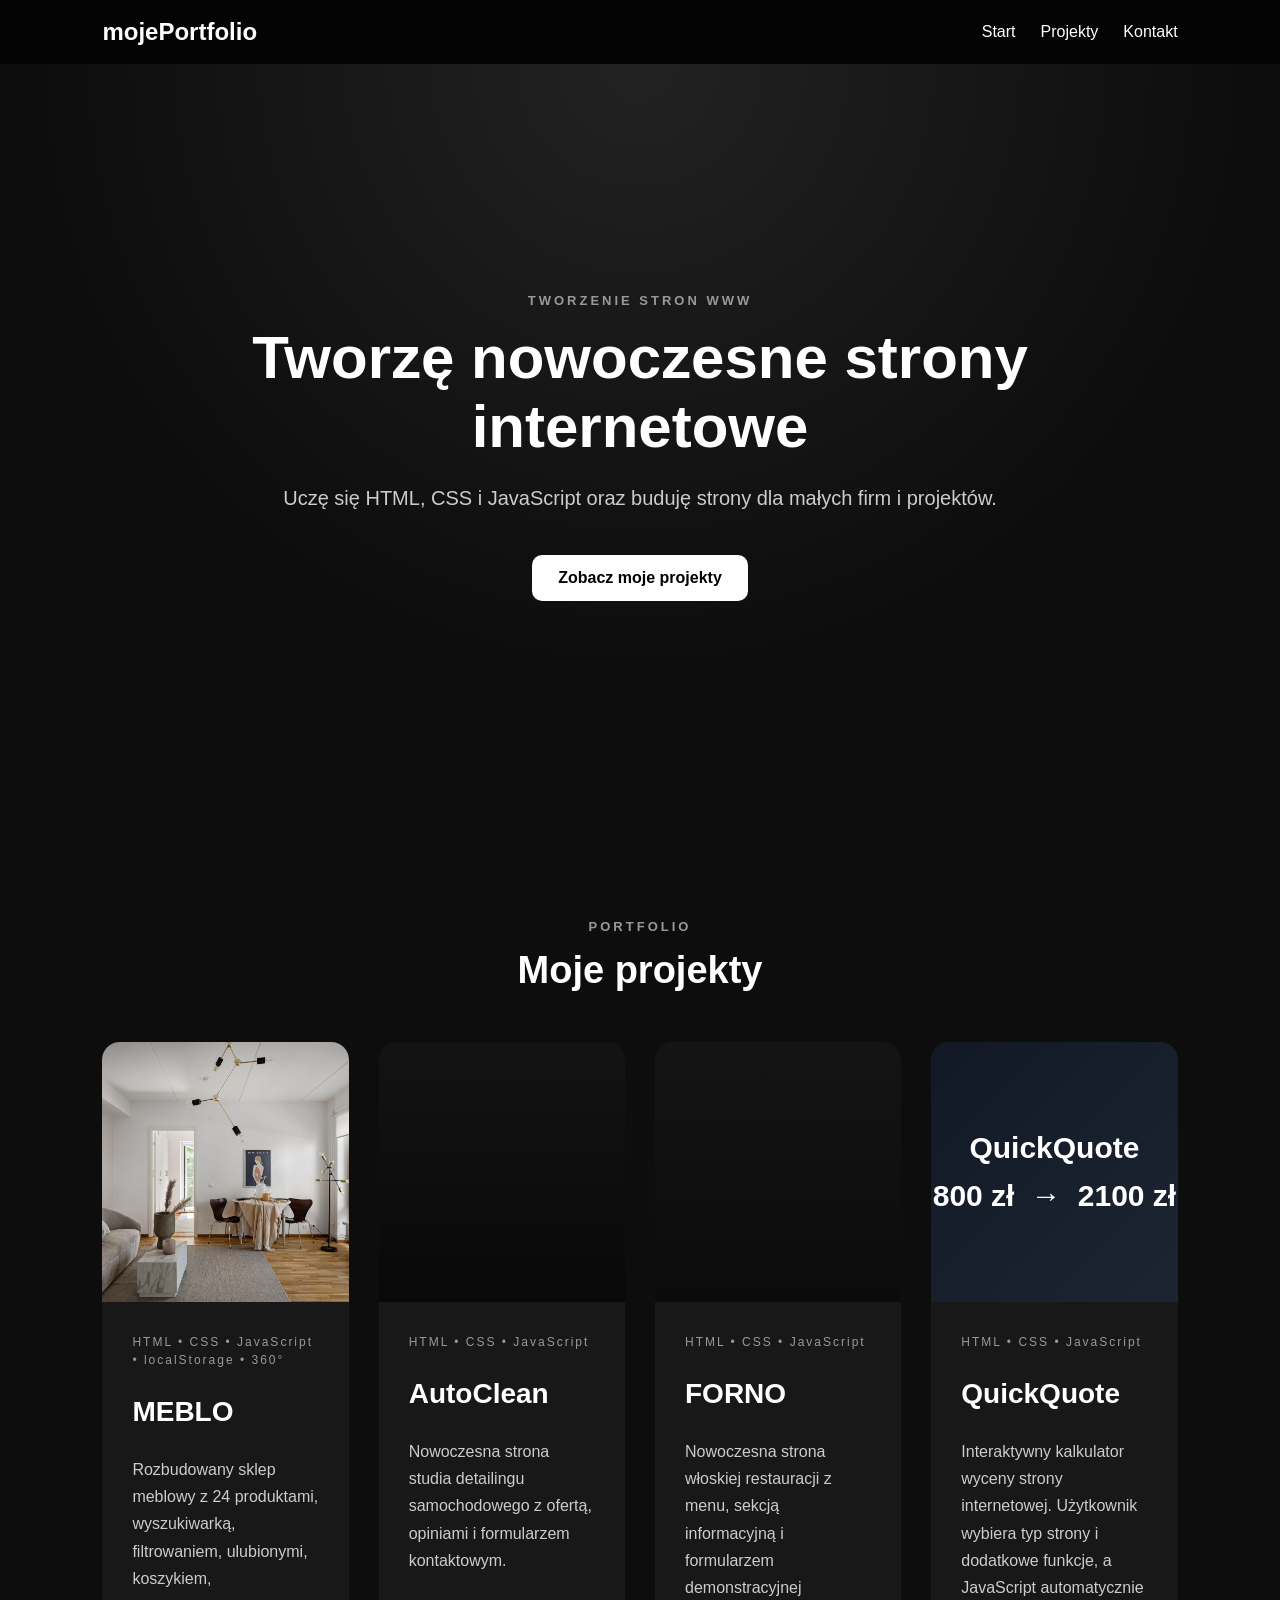
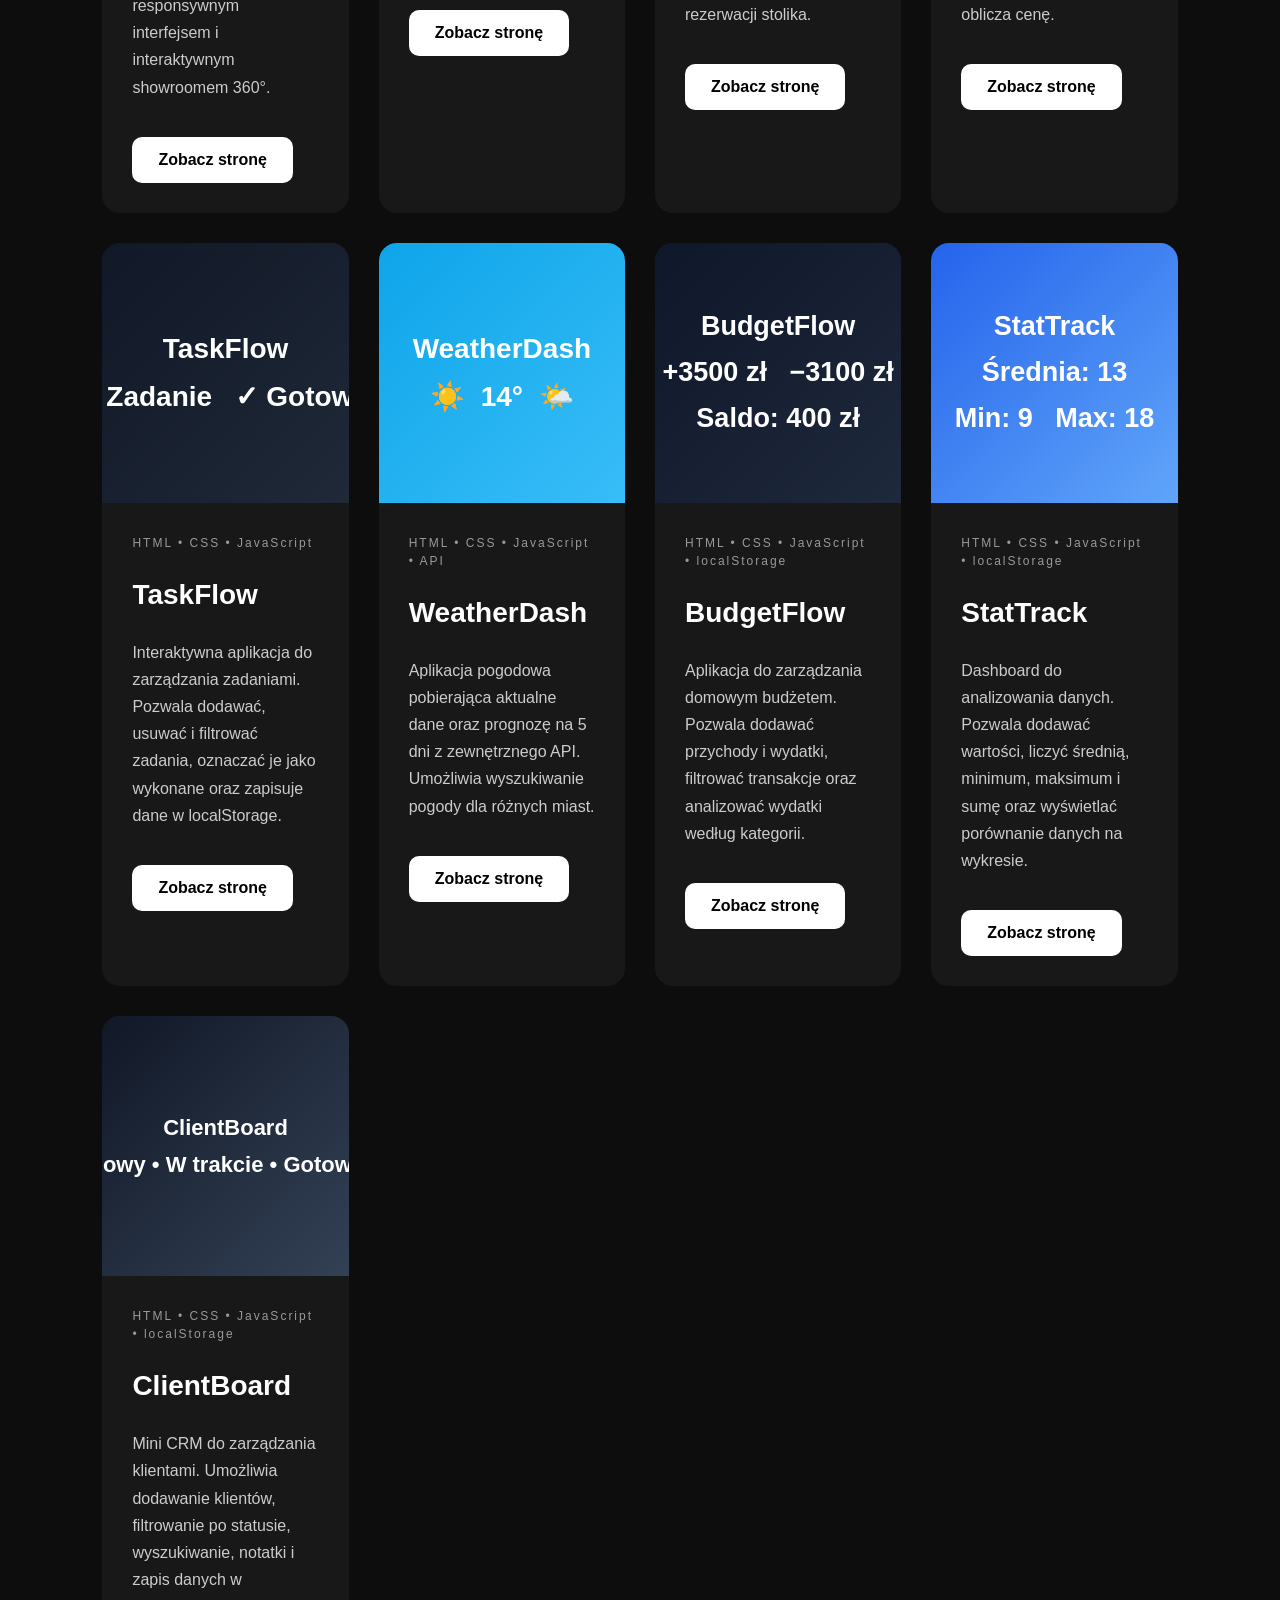
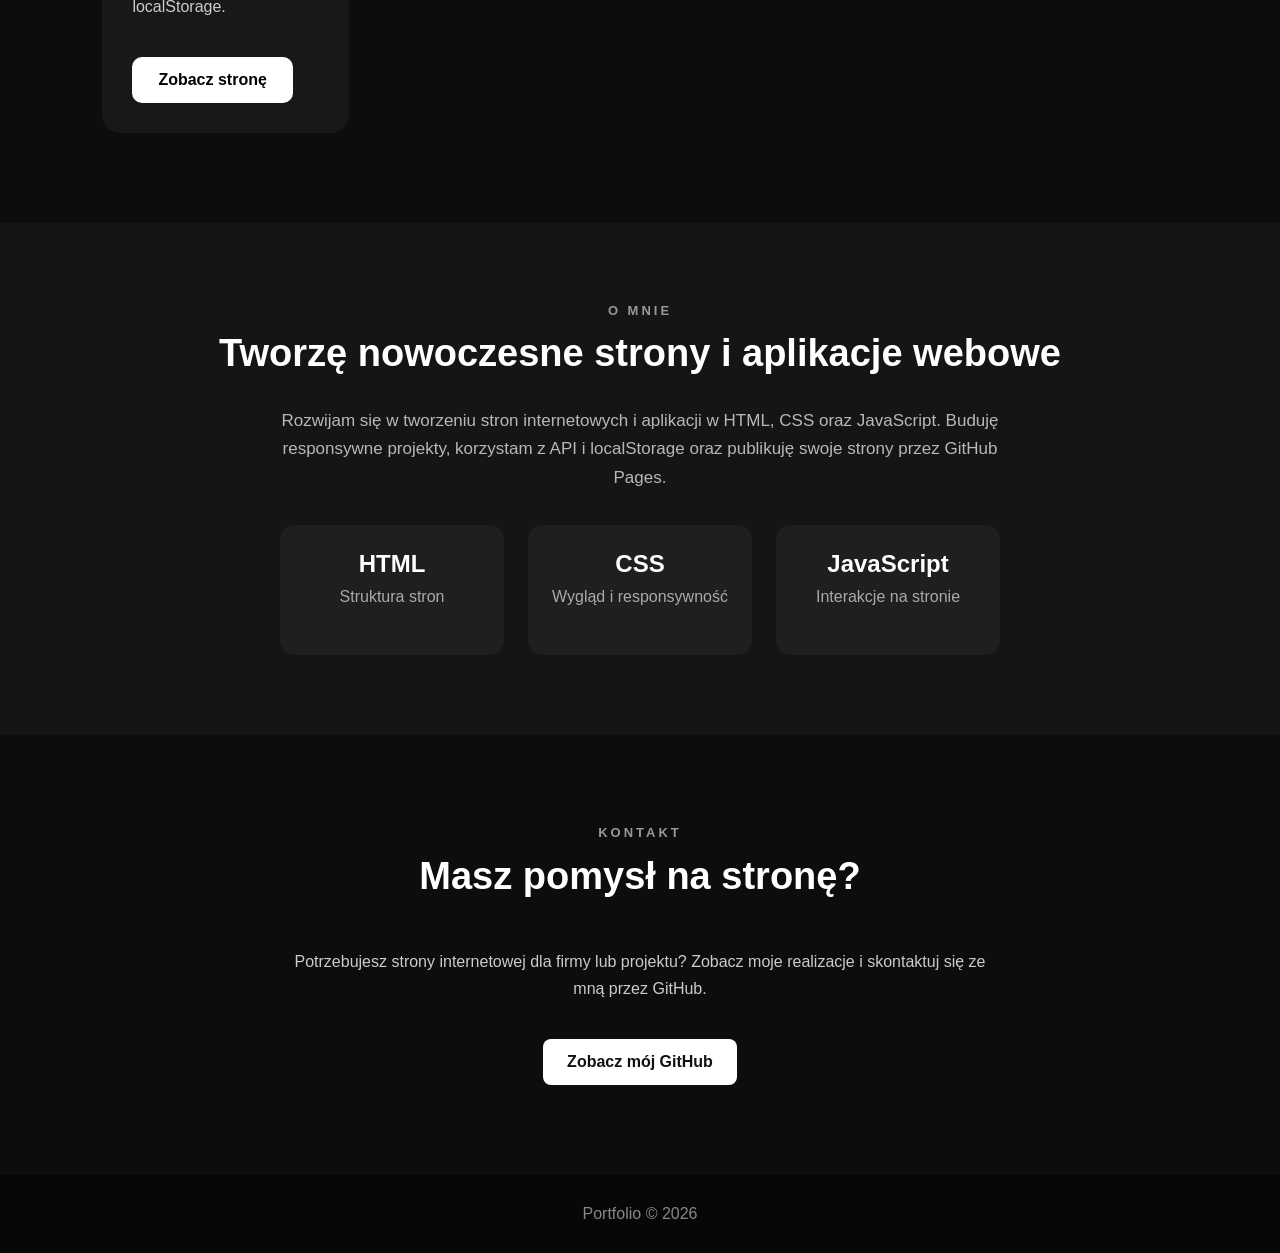
==== commit 0fad4dcb: "Add MEBLO to portfolio" ====
--- a/index.html
+++ b/index.html
@@ -60,6 +60,39 @@
 
     <div class="projects">
 
+        <div class="project-card meblo-card">
+
+    <div class="project-image meblo-image"></div>
+
+    <div class="project-content">
+
+        <span class="project-type">
+            HTML • CSS • JavaScript • localStorage • 360°
+        </span>
+
+        <h3>
+            MEBLO
+        </h3>
+
+        <p>
+            Rozbudowany sklep meblowy z 24 produktami,
+            wyszukiwarką, filtrowaniem, ulubionymi, koszykiem,
+            responsywnym interfejsem i interaktywnym showroomem 360°.
+        </p>
+
+        <a
+            href="https://krejzolix-stack.github.io/meblo/"
+            target="_blank"
+            rel="noopener noreferrer"
+            class="project-button"
+        >
+            Zobacz stronę
+        </a>
+
+    </div>
+
+</div>
+
         <div class="project-card">
 
             <div class="project-image autoclean-image"></div>
@@ -80,25 +113,13 @@
                     i formularzem kontaktowym.
                 </p>
 
-                <div class="project-actions" style="display:flex; gap:10px; flex-wrap:wrap;">
-                    <a
-                        href="https://krejzolix-stack.github.io/autoclean/"
-                        target="_blank"
-                        rel="noopener noreferrer"
-                        class="project-button"
-                    >
-                        Demo
-                    </a>
-
-                    <a
-                        href="https://github.com/krejzolix-stack/autoclean"
-                        target="_blank"
-                        rel="noopener noreferrer"
-                        class="project-button"
-                    >
-                        GitHub
-                    </a>
-                </div>
+                <a
+                    href="https://krejzolix-stack.github.io/autoclean/"
+                    target="_blank"
+                    class="project-button"
+                >
+                    Zobacz stronę
+                </a>
 
             </div>
 
@@ -124,25 +145,13 @@
             demonstracyjnej rezerwacji stolika.
         </p>
 
-        <div class="project-actions" style="display:flex; gap:10px; flex-wrap:wrap;">
-                    <a
-                        href="https://krejzolix-stack.github.io/forno/"
-                        target="_blank"
-                        rel="noopener noreferrer"
-                        class="project-button"
-                    >
-                        Demo
-                    </a>
-
-                    <a
-                        href="https://github.com/krejzolix-stack/forno"
-                        target="_blank"
-                        rel="noopener noreferrer"
-                        class="project-button"
-                    >
-                        GitHub
-                    </a>
-                </div>
+        <a
+            href="https://krejzolix-stack.github.io/forno/"
+            target="_blank"
+            class="project-button"
+        >
+            Zobacz stronę
+        </a>
 
     </div>
 
@@ -169,25 +178,13 @@
             a JavaScript automatycznie oblicza cenę.
         </p>
 
-        <div class="project-actions" style="display:flex; gap:10px; flex-wrap:wrap;">
-                    <a
-                        href="https://krejzolix-stack.github.io/quickquote/"
-                        target="_blank"
-                        rel="noopener noreferrer"
-                        class="project-button"
-                    >
-                        Demo
-                    </a>
-
-                    <a
-                        href="https://github.com/krejzolix-stack/quickquote"
-                        target="_blank"
-                        rel="noopener noreferrer"
-                        class="project-button"
-                    >
-                        GitHub
-                    </a>
-                </div>
+        <a
+            href="https://krejzolix-stack.github.io/quickquote/"
+            target="_blank"
+            class="project-button"
+        >
+            Zobacz stronę
+        </a>
 
     </div>
 
@@ -213,25 +210,13 @@
             w localStorage.
         </p>
 
-        <div class="project-actions" style="display:flex; gap:10px; flex-wrap:wrap;">
-                    <a
-                        href="https://krejzolix-stack.github.io/taskflow/"
-                        target="_blank"
-                        rel="noopener noreferrer"
-                        class="project-button"
-                    >
-                        Demo
-                    </a>
-
-                    <a
-                        href="https://github.com/krejzolix-stack/taskflow"
-                        target="_blank"
-                        rel="noopener noreferrer"
-                        class="project-button"
-                    >
-                        GitHub
-                    </a>
-                </div>
+        <a
+            href="https://krejzolix-stack.github.io/taskflow/"
+            target="_blank"
+            class="project-button"
+        >
+            Zobacz stronę
+        </a>
 
     </div>
 
@@ -256,25 +241,13 @@
             Umożliwia wyszukiwanie pogody dla różnych miast.
         </p>
 
-        <div class="project-actions" style="display:flex; gap:10px; flex-wrap:wrap;">
-                    <a
-                        href="https://krejzolix-stack.github.io/weatherdash/"
-                        target="_blank"
-                        rel="noopener noreferrer"
-                        class="project-button"
-                    >
-                        Demo
-                    </a>
-
-                    <a
-                        href="https://github.com/krejzolix-stack/weatherdash"
-                        target="_blank"
-                        rel="noopener noreferrer"
-                        class="project-button"
-                    >
-                        GitHub
-                    </a>
-                </div>
+        <a
+            href="https://krejzolix-stack.github.io/weatherdash/"
+            target="_blank"
+            class="project-button"
+        >
+            Zobacz stronę
+        </a>
 
     </div>
 
@@ -301,25 +274,13 @@
             wydatki według kategorii.
         </p>
 
-        <div class="project-actions" style="display:flex; gap:10px; flex-wrap:wrap;">
-                    <a
-                        href="https://krejzolix-stack.github.io/budgetflow/"
-                        target="_blank"
-                        rel="noopener noreferrer"
-                        class="project-button"
-                    >
-                        Demo
-                    </a>
-
-                    <a
-                        href="https://github.com/krejzolix-stack/budgetflow"
-                        target="_blank"
-                        rel="noopener noreferrer"
-                        class="project-button"
-                    >
-                        GitHub
-                    </a>
-                </div>
+        <a
+            href="https://krejzolix-stack.github.io/budgetflow/"
+            target="_blank"
+            class="project-button"
+        >
+            Zobacz stronę
+        </a>
 
     </div>
 
@@ -346,25 +307,13 @@
             porównanie danych na wykresie.
         </p>
 
-        <div class="project-actions" style="display:flex; gap:10px; flex-wrap:wrap;">
-                    <a
-                        href="https://krejzolix-stack.github.io/stattrack/"
-                        target="_blank"
-                        rel="noopener noreferrer"
-                        class="project-button"
-                    >
-                        Demo
-                    </a>
-
-                    <a
-                        href="https://github.com/krejzolix-stack/stattrack"
-                        target="_blank"
-                        rel="noopener noreferrer"
-                        class="project-button"
-                    >
-                        GitHub
-                    </a>
-                </div>
+        <a
+            href="https://krejzolix-stack.github.io/stattrack/"
+            target="_blank"
+            class="project-button"
+        >
+            Zobacz stronę
+        </a>
 
     </div>
 
@@ -390,25 +339,13 @@
             i zapis danych w localStorage.
         </p>
 
-        <div class="project-actions" style="display:flex; gap:10px; flex-wrap:wrap;">
-                    <a
-                        href="https://krejzolix-stack.github.io/clientboard/"
-                        target="_blank"
-                        rel="noopener noreferrer"
-                        class="project-button"
-                    >
-                        Demo
-                    </a>
-
-                    <a
-                        href="https://github.com/krejzolix-stack/clientboard"
-                        target="_blank"
-                        rel="noopener noreferrer"
-                        class="project-button"
-                    >
-                        GitHub
-                    </a>
-                </div>
+        <a
+            href="https://krejzolix-stack.github.io/clientboard/"
+            target="_blank"
+            class="project-button"
+        >
+            Zobacz stronę
+        </a>
 
     </div>
 
--- a/style.css
+++ b/style.css
@@ -743,3 +743,9 @@
         font-size: 14px;
     }
 }
+
+.meblo-image {
+    background-image: url("images/meblo.jpg");
+    background-size: cover;
+    background-position: center;
+}
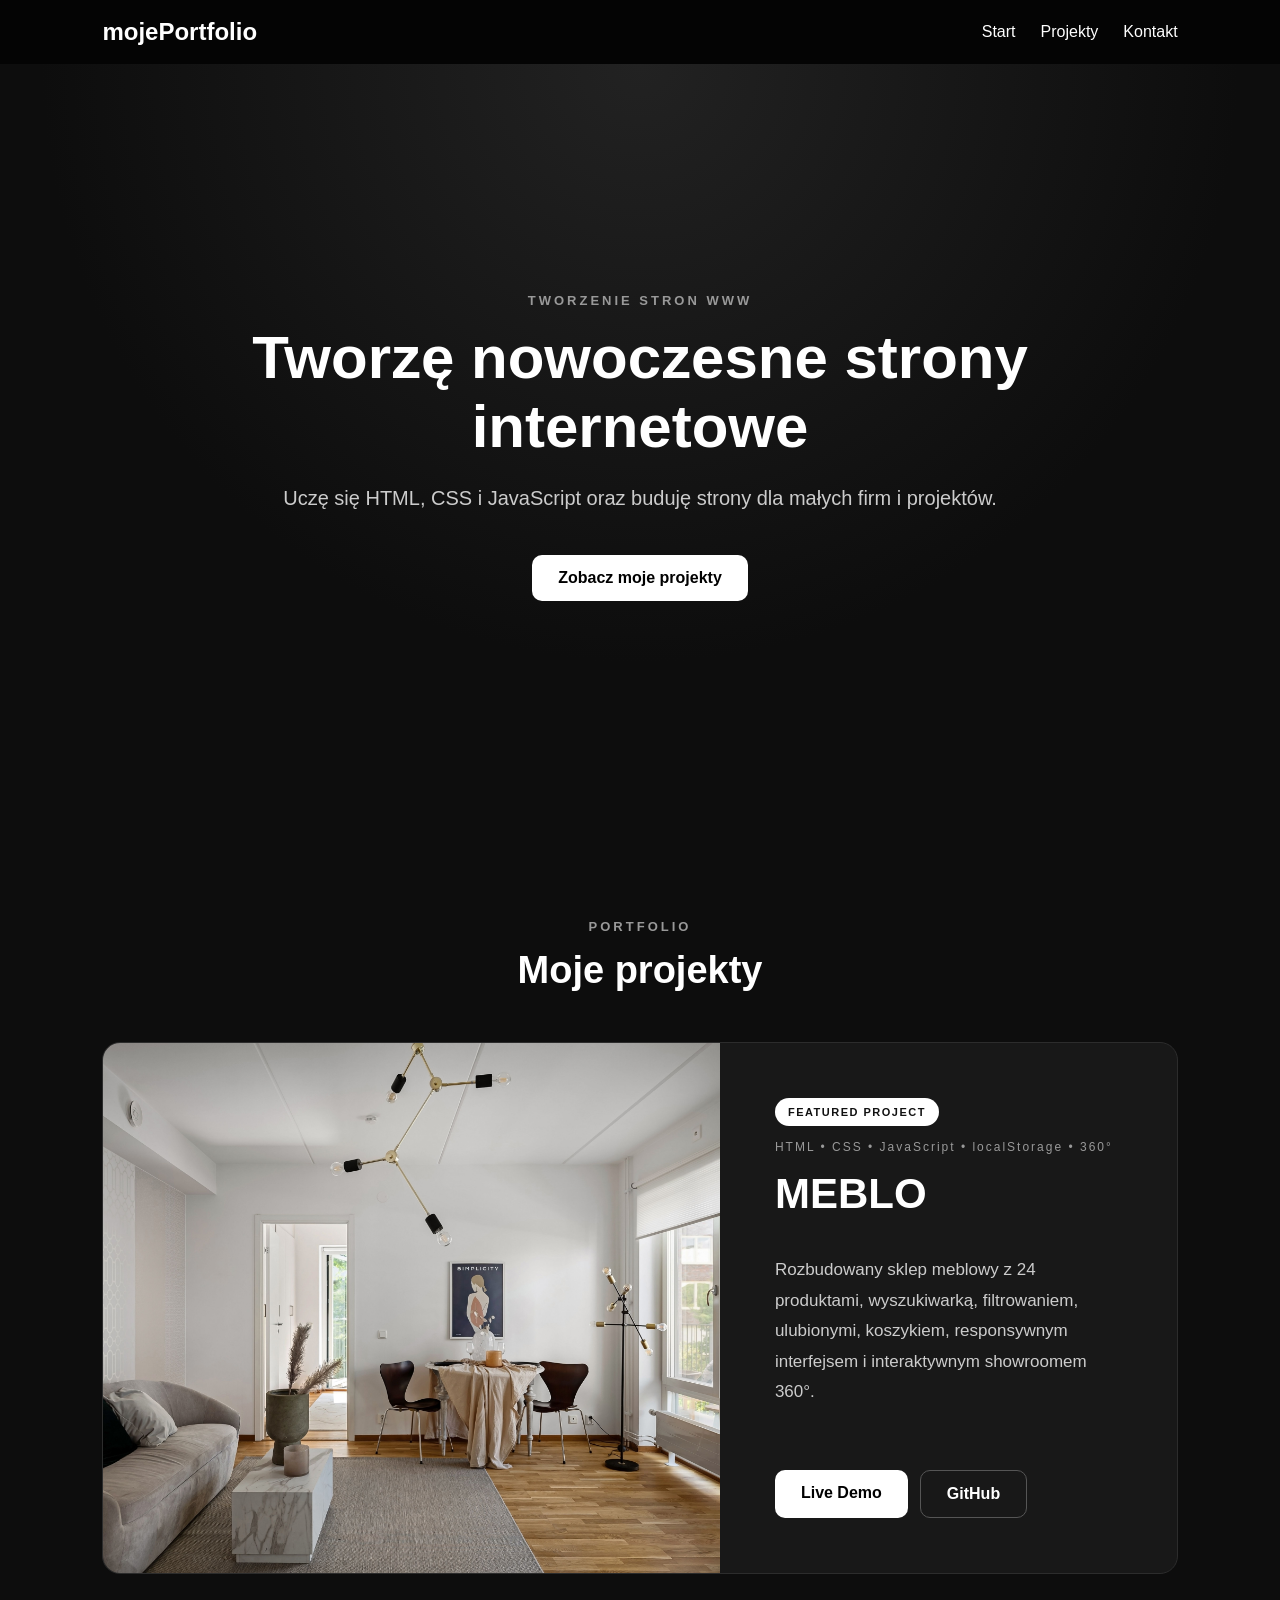
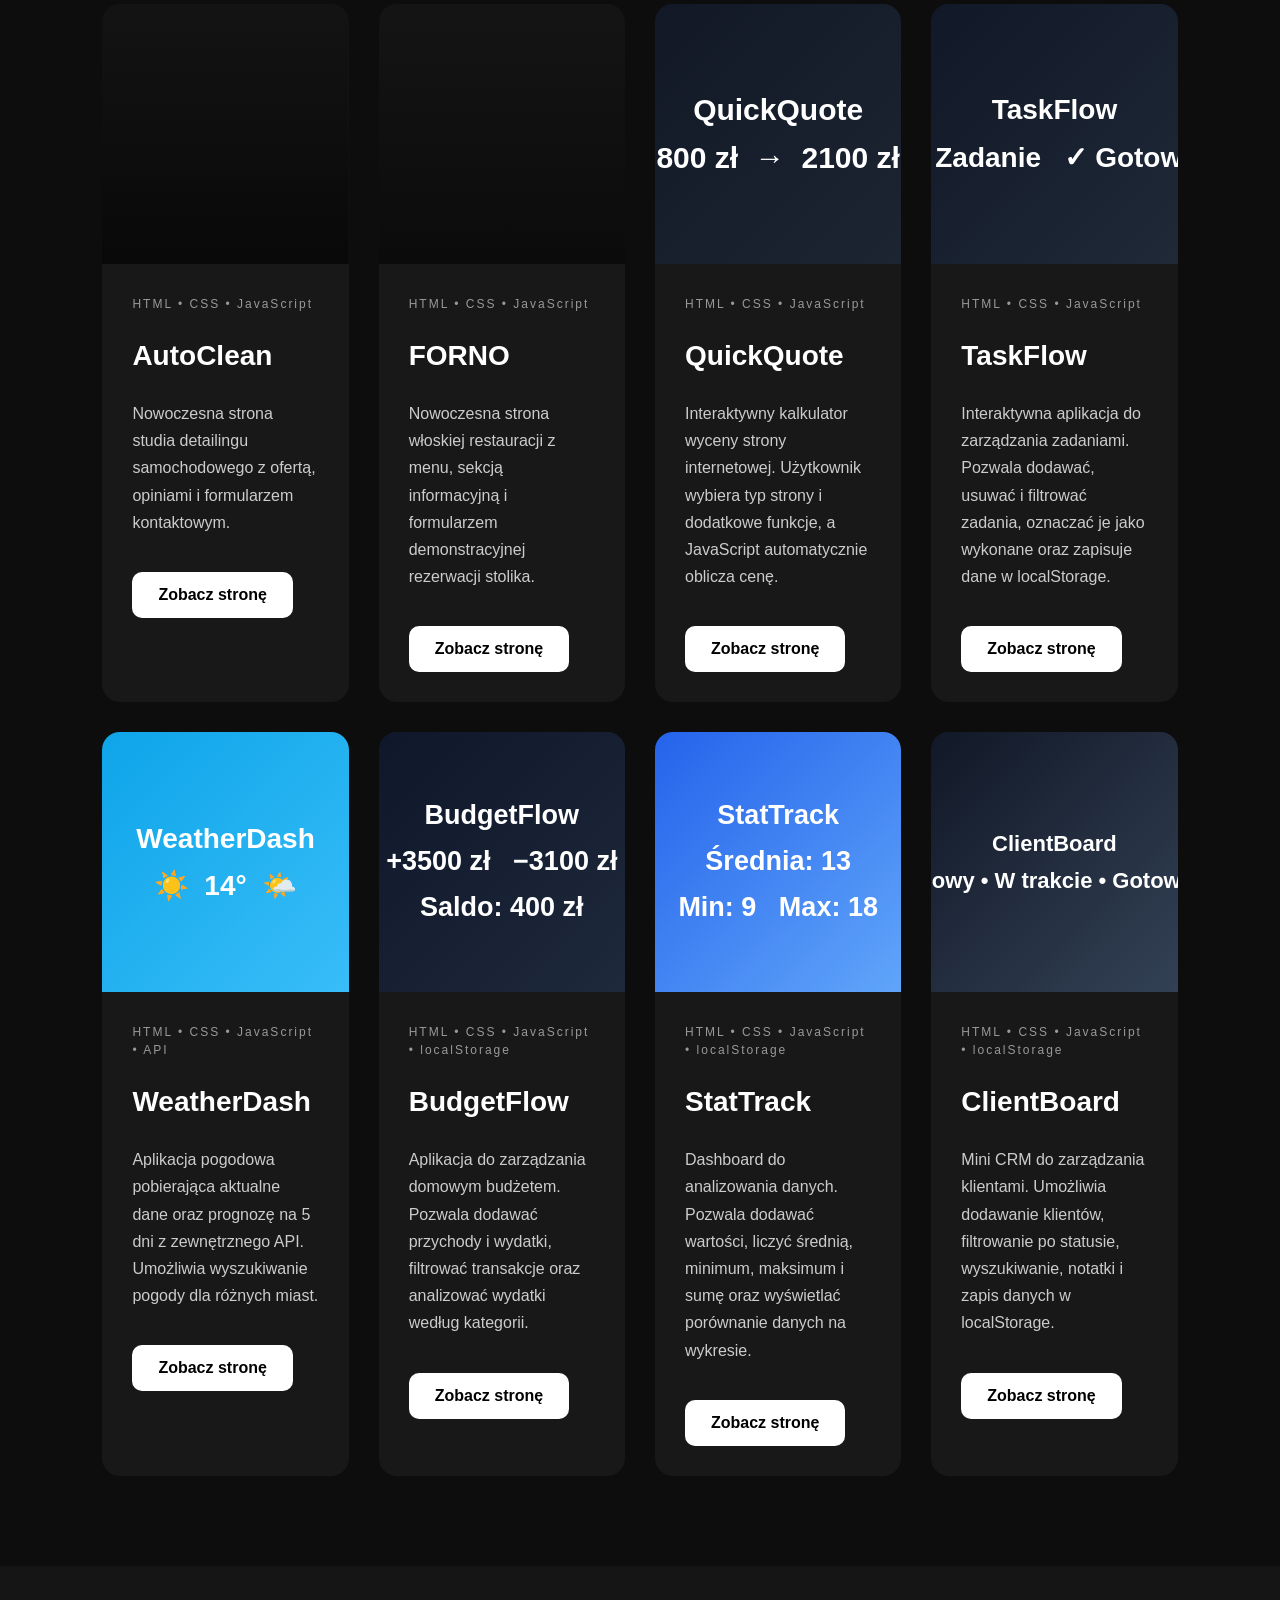
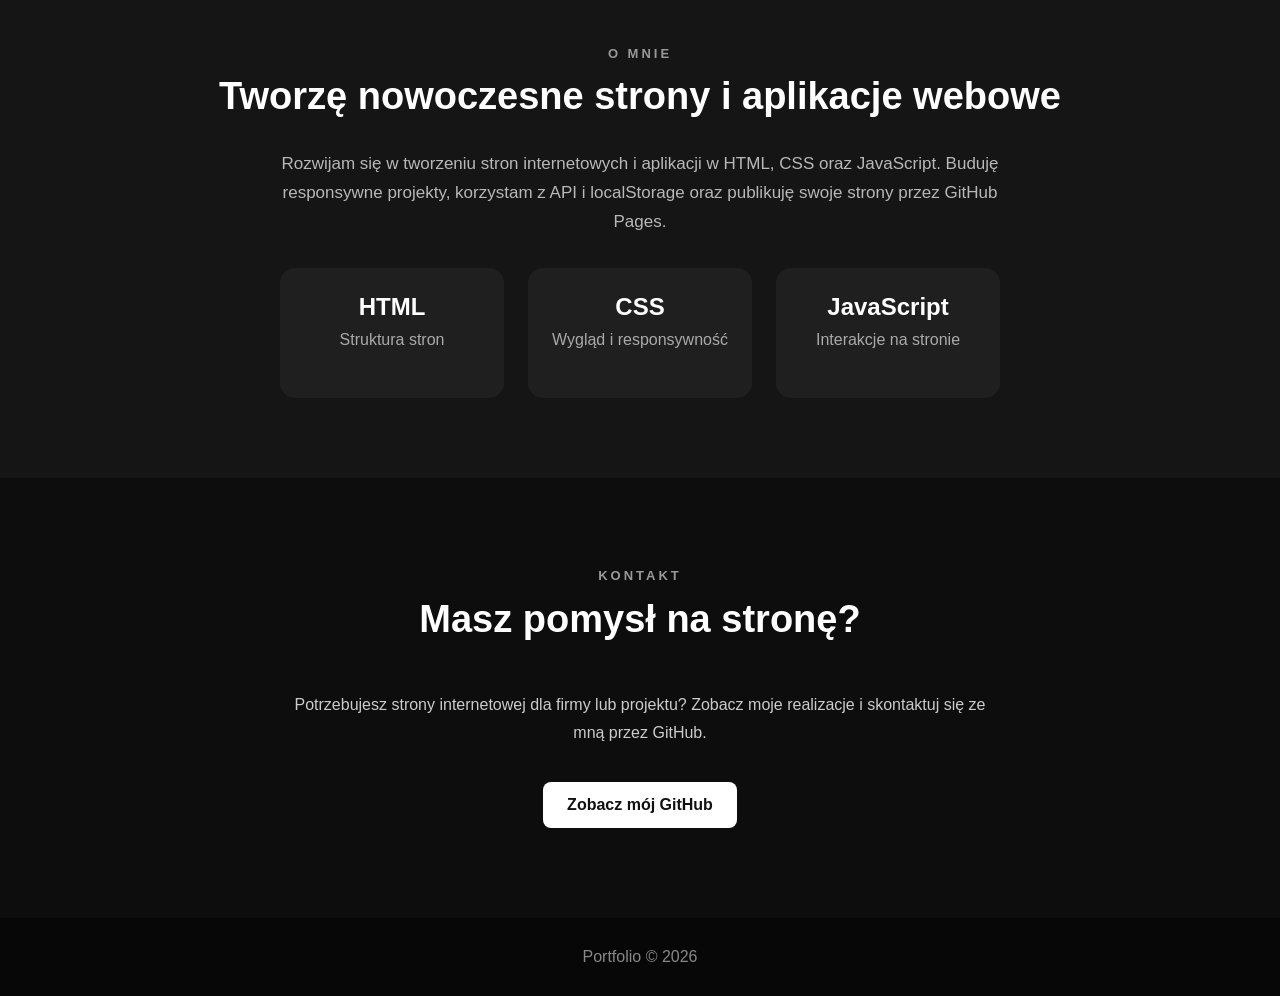
==== commit 36f0dd37: "Feature MEBLO project" ====
--- a/index.html
+++ b/index.html
@@ -6,7 +6,7 @@
 
     <title>Portfolio - Twórca stron WWW</title>
 
-    <link rel="stylesheet" href="style.css?v=8">
+    <link rel="stylesheet" href="style.css?v=9">
 </head>
 
 <body>
@@ -60,19 +60,21 @@
 
     <div class="projects">
 
-        <div class="project-card meblo-card">
+        <div class="project-card meblo-card featured-project">
 
     <div class="project-image meblo-image"></div>
 
     <div class="project-content">
 
+        <span class="featured-badge">
+            FEATURED PROJECT
+        </span>
+
         <span class="project-type">
             HTML • CSS • JavaScript • localStorage • 360°
         </span>
 
-        <h3>
-            MEBLO
-        </h3>
+        <h3>MEBLO</h3>
 
         <p>
             Rozbudowany sklep meblowy z 24 produktami,
@@ -80,14 +82,27 @@
             responsywnym interfejsem i interaktywnym showroomem 360°.
         </p>
 
-        <a
-            href="https://krejzolix-stack.github.io/meblo/"
-            target="_blank"
-            rel="noopener noreferrer"
-            class="project-button"
-        >
-            Zobacz stronę
-        </a>
+        <div class="featured-actions">
+
+            <a
+                href="https://krejzolix-stack.github.io/meblo/"
+                target="_blank"
+                rel="noopener noreferrer"
+                class="project-button"
+            >
+                Live Demo
+            </a>
+
+            <a
+                href="https://github.com/krejzolix-stack/meblo"
+                target="_blank"
+                rel="noopener noreferrer"
+                class="project-button project-button-secondary"
+            >
+                GitHub
+            </a>
+
+        </div>
 
     </div>
 
--- a/style.css
+++ b/style.css
@@ -749,3 +749,91 @@
     background-size: cover;
     background-position: center;
 }
+
+/* ===== MEBLO — FEATURED PROJECT ===== */
+
+.featured-project {
+    grid-column: 1 / -1;
+    display: grid;
+    grid-template-columns: 1.35fr 1fr;
+    min-height: 520px;
+    border: 1px solid #2c2c2c;
+}
+
+.featured-project .project-image {
+    min-height: 520px;
+}
+
+.featured-project .project-content {
+    padding: 55px;
+    display: flex;
+    flex-direction: column;
+    justify-content: center;
+}
+
+.featured-project h3 {
+    font-size: 42px;
+    margin: 16px 0 20px;
+}
+
+.featured-project p {
+    max-width: 520px;
+    font-size: 17px;
+    line-height: 1.8;
+}
+
+.featured-badge {
+    display: inline-block;
+    width: fit-content;
+    margin-bottom: 14px;
+    padding: 8px 13px;
+    border-radius: 100px;
+    background: #ffffff;
+    color: #111111;
+    font-size: 11px;
+    font-weight: 800;
+    letter-spacing: 1.5px;
+}
+
+.featured-actions {
+    display: flex;
+    gap: 12px;
+    margin-top: 25px;
+}
+
+.project-button-secondary {
+    background: transparent;
+    color: #ffffff;
+    border: 1px solid #555555;
+}
+
+.project-button-secondary:hover {
+    background: #ffffff;
+    color: #111111;
+}
+
+/* MEBLO — mobile */
+
+@media (max-width: 800px) {
+
+    .featured-project {
+        grid-template-columns: 1fr;
+        min-height: auto;
+    }
+
+    .featured-project .project-image {
+        min-height: 330px;
+    }
+
+    .featured-project .project-content {
+        padding: 32px 25px;
+    }
+
+    .featured-project h3 {
+        font-size: 34px;
+    }
+
+    .featured-actions {
+        flex-wrap: wrap;
+    }
+}
